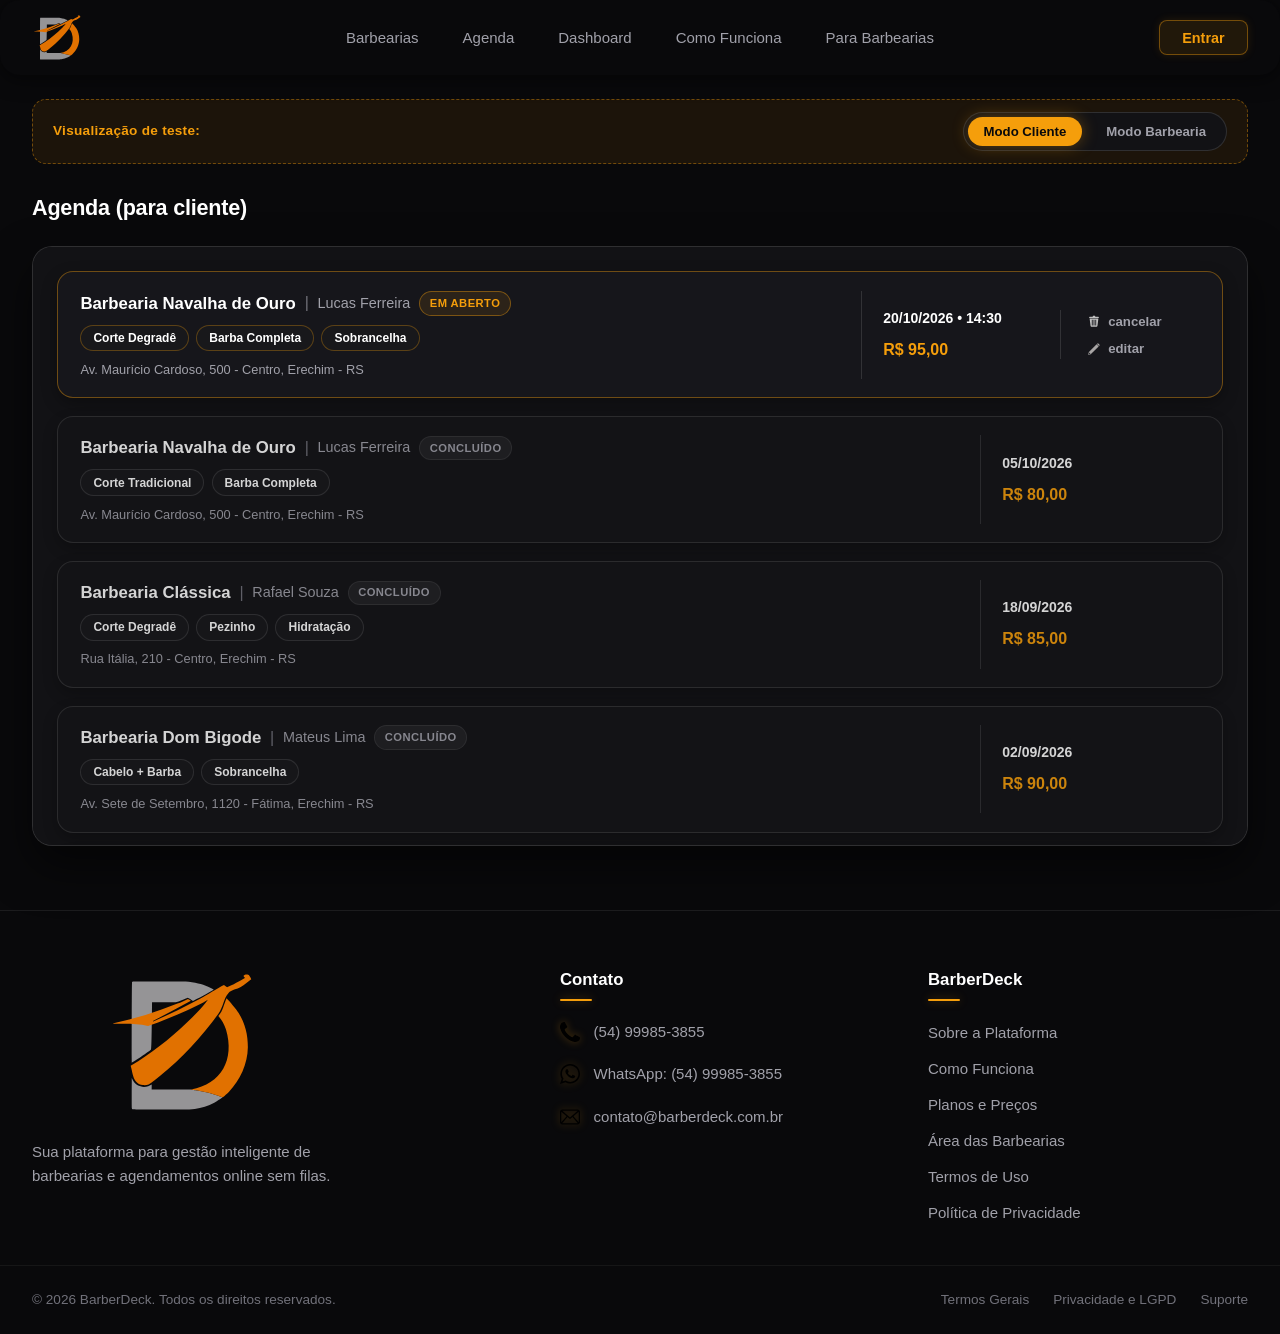
==== siteBarberDeck/src/html/agenda.html @ 5bcbdaf5 "alterações no css e html em geral visando otimização de codigo. Criação de paginas agneda, agendamen" ====
<!DOCTYPE html>
<html lang="pt-BR">

<head>
    <meta charset="UTF-8">
    <meta name="viewport" content="width=device-width, initial-scale=1.0">
    <meta name="keywords" content="agenda barbearia, meus agendamentos, reagendar corte, BarberDeck">
    <meta name="description" content="Visualize, edite e gerencie seus agendamentos no BarberDeck.">
    <title>Agenda - BarberDeck</title>
    <script src="../js/header-footer-component.js" defer></script>
    <script src="../js/agenda.js" defer></script>
    <link rel="stylesheet" href="../css/style.css">
    <link rel="stylesheet" href="../css/header.css">
    <link rel="stylesheet" href="../css/footer.css">
    <link rel="stylesheet" href="../css/agenda.css">
</head>

<body>
    <barber-header></barber-header>

    <main class="conteudo-principal pagina-agenda" id="container-pagina-agenda" data-modo-agenda="cliente">

        <div class="barra-teste-modo" role="region" aria-label="Alternador de modo para testes">
            <span class="rotulo-teste-modo">Visualização de teste:</span>
            <div class="botoes-teste-modo">
                <button type="button" class="botao-modo-teste ativo" id="botao-modo-cliente" data-modo="cliente">
                    Modo Cliente
                </button>
                <button type="button" class="botao-modo-teste" id="botao-modo-barbearia" data-modo="barbearia">
                    Modo Barbearia
                </button>
            </div>
        </div>

        <section class="secao-agenda" id="visao-agenda-cliente" aria-labelledby="titulo-agenda-cliente">
            <header class="cabecalho-pagina-agenda">
                <h1 id="titulo-agenda-cliente" class="titulo-agenda">Agenda (para cliente)</h1>
            </header>

            <!-- Quadro externo com rolagem vertical conforme imagem de referência 1 -->
            <div class="painel-lista-agenda" role="region" aria-label="Lista de agendamentos do cliente" tabindex="0">

                <!-- 1. AGENDAMENTO EM ABERTO (Não concluído -> Permite cancelar e editar) -->
                <article class="cartao-agendamento cartao-cliente em-aberto" data-id="cli-1" data-barbeiro="Lucas Ferreira" data-data="20/10/2026" data-hora="14:30" data-valor="R$ 95,00">
                    <div class="coluna-principal-agendamento">
                        <div class="linha-titulo-agendamento">
                            <h2 class="nome-estabelecimento">Barbearia Navalha de Ouro</h2>
                            <span class="separador-barra" aria-hidden="true">|</span>
                            <span class="nome-barbeiro-atendimento">Lucas Ferreira</span>
                            <span class="selo-agendamento-aberto">Em aberto</span>
                        </div>

                        <ul class="lista-etiquetas-servicos" aria-label="Serviços agendados">
                            <li class="etiqueta-servico">Corte Degradê</li>
                            <li class="etiqueta-servico">Barba Completa</li>
                            <li class="etiqueta-servico">Sobrancelha</li>
                        </ul>

                        <p class="endereco-barbearia">Av. Maurício Cardoso, 500 - Centro, Erechim - RS</p>
                    </div>

                    <div class="coluna-data-valor">
                        <span class="data-agendamento">20/10/2026 • 14:30</span>
                        <strong class="valor-agendamento">R$ 95,00</strong>
                    </div>

                    <div class="coluna-acoes-agendamento">
                        <button type="button" class="botao-acao-item acao-cancelar" data-acao="cancelar">
                            <img src="../icons/icon-excluir.svg" alt="" aria-hidden="true">
                            <span>cancelar</span>
                        </button>
                        <button type="button" class="botao-acao-item acao-editar" data-acao="editar">
                            <img src="../icons/icon-editar.svg" alt="" aria-hidden="true">
                            <span>editar</span>
                        </button>
                    </div>
                </article>

                <!-- 2. AGENDAMENTO CONCLUÍDO (Histórico -> Apenas visualização, sem coluna de ações) -->
                <article class="cartao-agendamento cartao-cliente concluido" data-id="cli-2">
                    <div class="coluna-principal-agendamento">
                        <div class="linha-titulo-agendamento">
                            <h2 class="nome-estabelecimento">Barbearia Navalha de Ouro</h2>
                            <span class="separador-barra" aria-hidden="true">|</span>
                            <span class="nome-barbeiro-atendimento">Lucas Ferreira</span>
                            <span class="selo-agendamento-concluido">Concluído</span>
                        </div>

                        <ul class="lista-etiquetas-servicos" aria-label="Serviços realizados">
                            <li class="etiqueta-servico">Corte Tradicional</li>
                            <li class="etiqueta-servico">Barba Completa</li>
                        </ul>

                        <p class="endereco-barbearia">Av. Maurício Cardoso, 500 - Centro, Erechim - RS</p>
                    </div>

                    <div class="coluna-data-valor">
                        <span class="data-agendamento">05/10/2026</span>
                        <strong class="valor-agendamento">R$ 80,00</strong>
                    </div>
                </article>

                <!-- 3. AGENDAMENTO CONCLUÍDO -->
                <article class="cartao-agendamento cartao-cliente concluido" data-id="cli-3">
                    <div class="coluna-principal-agendamento">
                        <div class="linha-titulo-agendamento">
                            <h2 class="nome-estabelecimento">Barbearia Clássica</h2>
                            <span class="separador-barra" aria-hidden="true">|</span>
                            <span class="nome-barbeiro-atendimento">Rafael Souza</span>
                            <span class="selo-agendamento-concluido">Concluído</span>
                        </div>

                        <ul class="lista-etiquetas-servicos" aria-label="Serviços realizados">
                            <li class="etiqueta-servico">Corte Degradê</li>
                            <li class="etiqueta-servico">Pezinho</li>
                            <li class="etiqueta-servico">Hidratação</li>
                        </ul>

                        <p class="endereco-barbearia">Rua Itália, 210 - Centro, Erechim - RS</p>
                    </div>

                    <div class="coluna-data-valor">
                        <span class="data-agendamento">18/09/2026</span>
                        <strong class="valor-agendamento">R$ 85,00</strong>
                    </div>
                </article>

                <!-- 4. AGENDAMENTO CONCLUÍDO -->
                <article class="cartao-agendamento cartao-cliente concluido" data-id="cli-4">
                    <div class="coluna-principal-agendamento">
                        <div class="linha-titulo-agendamento">
                            <h2 class="nome-estabelecimento">Barbearia Dom Bigode</h2>
                            <span class="separador-barra" aria-hidden="true">|</span>
                            <span class="nome-barbeiro-atendimento">Mateus Lima</span>
                            <span class="selo-agendamento-concluido">Concluído</span>
                        </div>

                        <ul class="lista-etiquetas-servicos" aria-label="Serviços realizados">
                            <li class="etiqueta-servico">Cabelo + Barba</li>
                            <li class="etiqueta-servico">Sobrancelha</li>
                        </ul>

                        <p class="endereco-barbearia">Av. Sete de Setembro, 1120 - Fátima, Erechim - RS</p>
                    </div>

                    <div class="coluna-data-valor">
                        <span class="data-agendamento">02/09/2026</span>
                        <strong class="valor-agendamento">R$ 90,00</strong>
                    </div>
                </article>

                <!-- 5. AGENDAMENTO CONCLUÍDO -->
                <article class="cartao-agendamento cartao-cliente concluido" data-id="cli-5">
                    <div class="coluna-principal-agendamento">
                        <div class="linha-titulo-agendamento">
                            <h2 class="nome-estabelecimento">Barbearia Navalha de Ouro</h2>
                            <span class="separador-barra" aria-hidden="true">|</span>
                            <span class="nome-barbeiro-atendimento">Lucas Ferreira</span>
                            <span class="selo-agendamento-concluido">Concluído</span>
                        </div>

                        <ul class="lista-etiquetas-servicos" aria-label="Serviços realizados">
                            <li class="etiqueta-servico">Corte Tradicional</li>
                        </ul>

                        <p class="endereco-barbearia">Av. Maurício Cardoso, 500 - Centro, Erechim - RS</p>
                    </div>

                    <div class="coluna-data-valor">
                        <span class="data-agendamento">15/08/2026</span>
                        <strong class="valor-agendamento">R$ 45,00</strong>
                    </div>
                </article>

            </div>
        </section>

        <section class="secao-agenda" id="visao-agenda-barbearia" aria-labelledby="titulo-agenda-barbearia" hidden>
            <header class="cabecalho-pagina-agenda">
                <h1 id="titulo-agenda-barbearia" class="titulo-agenda">Agenda (para barbeiros/barbearia)</h1>
            </header>

            <!-- Barra Superior: Seletor de Data (< HOJE >) no centro + Botão Novo Agendamento à direita -->
            <div class="barra-controles-barbearia">
                <div class="espacador-controles" aria-hidden="true"></div>

                <div class="controle-navegacao-data" role="group" aria-label="Navegação de data da agenda">
                    <button type="button" class="botao-seta-data" id="botao-dia-anterior" aria-label="Dia anterior">&lt;</button>
                    <button type="button" class="botao-data-atual" id="botao-hoje" title="Clique para voltar para hoje">
                        <span id="rotulo-data-agenda">HOJE</span>
                    </button>
                    <input type="date" id="seletor-data-oculta" class="apenas-leitor-tela" aria-label="Escolher data específica">
                    <button type="button" class="botao-seta-data" id="botao-proximo-dia" aria-label="Próximo dia">&gt;</button>
                </div>

                <div class="container-novo-agendamento">
                    <a href="agendamento.html" class="botao-novo-agendamento">Novo Agendamento</a>
                </div>
            </div>

            <!-- Abas de Filtro por Barbeiro (Barbeiro 1 a Barbeiro 5 conforme referência) -->
            <nav class="navegacao-barbeiros" aria-label="Filtrar agenda por barbeiro">
                <ul class="abas-barbeiros" role="tablist">
                    <li role="presentation">
                        <button type="button" class="botao-aba-barbeiro ativo" role="tab" aria-selected="true" data-barbeiro-id="1">
                            Barbeiro 1
                        </button>
                    </li>
                    <li role="presentation">
                        <button type="button" class="botao-aba-barbeiro" role="tab" aria-selected="false" data-barbeiro-id="2">
                            Barbeiro 2
                        </button>
                    </li>
                    <li role="presentation">
                        <button type="button" class="botao-aba-barbeiro" role="tab" aria-selected="false" data-barbeiro-id="3">
                            Barbeiro 3
                        </button>
                    </li>
                    <li role="presentation">
                        <button type="button" class="botao-aba-barbeiro" role="tab" aria-selected="false" data-barbeiro-id="4">
                            Barbeiro 4
                        </button>
                    </li>
                    <li role="presentation">
                        <button type="button" class="botao-aba-barbeiro" role="tab" aria-selected="false" data-barbeiro-id="5">
                            Barbeiro 5
                        </button>
                    </li>
                </ul>
            </nav>

            <!-- Quadro da Agenda do Dia com rolagem vertical conforme imagem de referência 2 -->
            <div class="painel-lista-agenda" id="lista-agendamentos-barbearia" role="region" aria-label="Agendamentos do dia" tabindex="0">

                <!-- Atendimento 1 (Em aberto) -->
                <article class="cartao-agendamento cartao-barbearia em-aberto" data-id="barb-1" data-barbeiro-id="1" data-cliente="João Pedro da Silva" data-data="16/10/2026" data-hora="09:00">
                    <div class="coluna-horario-barbearia">
                        <time class="horario-atendimento">09:00</time>
                    </div>

                    <div class="coluna-cliente-servicos">
                        <div class="linha-titulo-agendamento">
                            <h2 class="nome-cliente-agenda">João Pedro da Silva</h2>
                            <span class="selo-agendamento-aberto">Em aberto</span>
                        </div>
                        <ul class="lista-etiquetas-servicos" aria-label="Serviços contratados">
                            <li class="etiqueta-servico">Corte Degradê</li>
                            <li class="etiqueta-servico">Barba Completa</li>
                            <li class="etiqueta-servico">Sobrancelha</li>
                        </ul>
                    </div>

                    <div class="coluna-acoes-agendamento">
                        <button type="button" class="botao-acao-item acao-cancelar" data-acao="cancelar">
                            <img src="../icons/icon-excluir.svg" alt="" aria-hidden="true">
                            <span>cancelar</span>
                        </button>
                        <button type="button" class="botao-acao-item acao-editar" data-acao="editar">
                            <img src="../icons/icon-editar.svg" alt="" aria-hidden="true">
                            <span>editar</span>
                        </button>
                        <button type="button" class="botao-acao-item acao-concluir" data-acao="concluir">
                            <img src="../icons/icon-check.svg" alt="" aria-hidden="true">
                            <span>concluir</span>
                        </button>
                    </div>
                </article>

                <!-- Atendimento 2 (Em aberto) -->
                <article class="cartao-agendamento cartao-barbearia em-aberto" data-id="barb-2" data-barbeiro-id="1" data-cliente="Carlos Eduardo Almeida" data-data="16/10/2026" data-hora="10:30">
                    <div class="coluna-horario-barbearia">
                        <time class="horario-atendimento">10:30</time>
                    </div>

                    <div class="coluna-cliente-servicos">
                        <div class="linha-titulo-agendamento">
                            <h2 class="nome-cliente-agenda">Carlos Eduardo Almeida</h2>
                            <span class="selo-agendamento-aberto">Em aberto</span>
                        </div>
                        <ul class="lista-etiquetas-servicos" aria-label="Serviços contratados">
                            <li class="etiqueta-servico">Corte Tradicional</li>
                            <li class="etiqueta-servico">Pezinho</li>
                        </ul>
                    </div>

                    <div class="coluna-acoes-agendamento">
                        <button type="button" class="botao-acao-item acao-cancelar" data-acao="cancelar">
                            <img src="../icons/icon-excluir.svg" alt="" aria-hidden="true">
                            <span>cancelar</span>
                        </button>
                        <button type="button" class="botao-acao-item acao-editar" data-acao="editar">
                            <img src="../icons/icon-editar.svg" alt="" aria-hidden="true">
                            <span>editar</span>
                        </button>
                        <button type="button" class="botao-acao-item acao-concluir" data-acao="concluir">
                            <img src="../icons/icon-check.svg" alt="" aria-hidden="true">
                            <span>concluir</span>
                        </button>
                    </div>
                </article>

                <!-- Atendimento 3 (Em aberto) -->
                <article class="cartao-agendamento cartao-barbearia em-aberto" data-id="barb-3" data-barbeiro-id="1" data-cliente="Gabriel Henrique Costa" data-data="16/10/2026" data-hora="14:00">
                    <div class="coluna-horario-barbearia">
                        <time class="horario-atendimento">14:00</time>
                    </div>

                    <div class="coluna-cliente-servicos">
                        <div class="linha-titulo-agendamento">
                            <h2 class="nome-cliente-agenda">Gabriel Henrique Costa</h2>
                            <span class="selo-agendamento-aberto">Em aberto</span>
                        </div>
                        <ul class="lista-etiquetas-servicos" aria-label="Serviços contratados">
                            <li class="etiqueta-servico">Cabelo + Barba</li>
                            <li class="etiqueta-servico">Hidratação</li>
                            <li class="etiqueta-servico">Sobrancelha</li>
                        </ul>
                    </div>

                    <div class="coluna-acoes-agendamento">
                        <button type="button" class="botao-acao-item acao-cancelar" data-acao="cancelar">
                            <img src="../icons/icon-excluir.svg" alt="" aria-hidden="true">
                            <span>cancelar</span>
                        </button>
                        <button type="button" class="botao-acao-item acao-editar" data-acao="editar">
                            <img src="../icons/icon-editar.svg" alt="" aria-hidden="true">
                            <span>editar</span>
                        </button>
                        <button type="button" class="botao-acao-item acao-concluir" data-acao="concluir">
                            <img src="../icons/icon-check.svg" alt="" aria-hidden="true">
                            <span>concluir</span>
                        </button>
                    </div>
                </article>

                <!-- Atendimento 4 (Em aberto) -->
                <article class="cartao-agendamento cartao-barbearia em-aberto" data-id="barb-4" data-barbeiro-id="1" data-cliente="Matheus Ribeiro" data-data="16/10/2026" data-hora="15:30">
                    <div class="coluna-horario-barbearia">
                        <time class="horario-atendimento">15:30</time>
                    </div>

                    <div class="coluna-cliente-servicos">
                        <div class="linha-titulo-agendamento">
                            <h2 class="nome-cliente-agenda">Matheus Ribeiro</h2>
                            <span class="selo-agendamento-aberto">Em aberto</span>
                        </div>
                        <ul class="lista-etiquetas-servicos" aria-label="Serviços contratados">
                            <li class="etiqueta-servico">Barba Completa</li>
                        </ul>
                    </div>

                    <div class="coluna-acoes-agendamento">
                        <button type="button" class="botao-acao-item acao-cancelar" data-acao="cancelar">
                            <img src="../icons/icon-excluir.svg" alt="" aria-hidden="true">
                            <span>cancelar</span>
                        </button>
                        <button type="button" class="botao-acao-item acao-editar" data-acao="editar">
                            <img src="../icons/icon-editar.svg" alt="" aria-hidden="true">
                            <span>editar</span>
                        </button>
                        <button type="button" class="botao-acao-item acao-concluir" data-acao="concluir">
                            <img src="../icons/icon-check.svg" alt="" aria-hidden="true">
                            <span>concluir</span>
                        </button>
                    </div>
                </article>

                <!-- Atendimento 5 (Em aberto) -->
                <article class="cartao-agendamento cartao-barbearia em-aberto" data-id="barb-5" data-barbeiro-id="1" data-cliente="Felipe Martins" data-data="16/10/2026" data-hora="17:00">
                    <div class="coluna-horario-barbearia">
                        <time class="horario-atendimento">17:00</time>
                    </div>

                    <div class="coluna-cliente-servicos">
                        <div class="linha-titulo-agendamento">
                            <h2 class="nome-cliente-agenda">Felipe Martins</h2>
                            <span class="selo-agendamento-aberto">Em aberto</span>
                        </div>
                        <ul class="lista-etiquetas-servicos" aria-label="Serviços contratados">
                            <li class="etiqueta-servico">Corte Degradê</li>
                            <li class="etiqueta-servico">Sobrancelha</li>
                        </ul>
                    </div>

                    <div class="coluna-acoes-agendamento">
                        <button type="button" class="botao-acao-item acao-cancelar" data-acao="cancelar">
                            <img src="../icons/icon-excluir.svg" alt="" aria-hidden="true">
                            <span>cancelar</span>
                        </button>
                        <button type="button" class="botao-acao-item acao-editar" data-acao="editar">
                            <img src="../icons/icon-editar.svg" alt="" aria-hidden="true">
                            <span>editar</span>
                        </button>
                        <button type="button" class="botao-acao-item acao-concluir" data-acao="concluir">
                            <img src="../icons/icon-check.svg" alt="" aria-hidden="true">
                            <span>concluir</span>
                        </button>
                    </div>
                </article>

            </div>
        </section>

    </main>

    <!-- MODAL PARA EDITAR AGENDAMENTO EM ABERTO -->
    <dialog class="modal-edicao-agenda" id="modal-edicao-agenda">
        <div class="cartao-modal-agenda">
            <button type="button" class="botao-fechar" id="fechar-modal-agenda" aria-label="Fechar">
                <img src="../icons/icon-x.svg" alt="" aria-hidden="true">
            </button>

            <h3 class="titulo-modal-agenda" id="titulo-modal-agenda">Editar Agendamento</h3>
            <p class="subtitulo-modal-agenda" id="subtitulo-modal-agenda">Altere os serviços ou o horário da reserva</p>

            <form class="formulario-modal-agenda" id="formulario-modal-agenda">
                <div class="linha-formulario">
                    <div class="grupo-formulario">
                        <label for="editar-data">Nova Data</label>
                        <input type="text" id="editar-data" name="data" placeholder="Ex: 20/10/2026" required>
                    </div>
                    <div class="grupo-formulario">
                        <label for="editar-horario">Novo Horário</label>
                        <input type="text" id="editar-horario" name="horario" placeholder="Ex: 14:30" required>
                    </div>
                </div>

                <div class="grupo-formulario">
                    <label for="editar-servicos">Serviços (separados por vírgula)</label>
                    <input type="text" id="editar-servicos" name="servicos" placeholder="Ex: Corte Degradê, Barba Completa" required>
                </div>

                <div class="acoes-modal-agenda">
                    <button type="button" class="botao-cancelar-modal" id="cancelar-modal-agenda">Voltar</button>
                    <button type="submit" class="botao-salvar-modal">Salvar Alterações</button>
                </div>
            </form>
        </div>
    </dialog>

    <barber-footer></barber-footer>
</body>

</html>
---- siteBarberDeck/src/css/style.css ----
/* ESTILOS GLOBAIS */

:root {
    /* Paleta Dark */
    --bg-main: #09090b;
    --bg-header: #09090b;
    --bg-surface: #121215;
    --bg-surface-elevated: #18181b;
    --bg-card: #141417;
    --bg-input: #1a1a1e;

    /* Destaques Âmbar / Ouro */
    --amber-primary: #f59e0b;
    --amber-hover: #fbbf24;
    --amber-dark: #d97706;
    --amber-glow: 0 0 16px rgba(245, 158, 11, 0.35);
    --amber-glow-strong: 0 0 25px rgba(245, 158, 11, 0.50);
    --amber-tint: rgba(245, 158, 11, 0.10);
    --amber-border: rgba(245, 158, 11, 0.40);
    --border-amber: rgba(245, 158, 11, 0.40);

    /* Textos */
    --text-primary: #ffffff;
    --text-secondary: #a1a1aa;
    --text-muted: #71717a;
    --text-dark: #09090b;
    --text-inverse: #09090b;

    /* Badges de Status */
    --status-open-bg: rgba(16, 185, 129, 0.18);
    --status-open-text: #10b981;
    --status-open-border: rgba(16, 185, 129, 0.40);

    --status-closed-bg: rgba(239, 68, 68, 0.18);
    --status-closed-text: #ef4444;
    --status-closed-border: rgba(239, 68, 68, 0.40);

    /* Bordas */
    --border-subtle: rgba(255, 255, 255, 0.08);
    --border-card: rgba(255, 255, 255, 0.12);

    /* Tipografia e Raios */
    --font-main: 'Plus Jakarta Sans', 'Inter', 'Roboto', -apple-system, sans-serif;
    --radius-sm: 6px;
    --radius-md: 8px;
    --radius-lg: 14px;
    --radius-xl: 20px;
    --radius-full: 9999px;
}

/* Reset básico */
* {
    box-sizing: border-box;
    margin: 0;
    padding: 0;
}

/* Garante que elementos com atributo hidden fiquem ocultos */
[hidden] {
    display: none !important;
}

/* Utilitário de acessibilidade para labels ocultos visualmente */
.apenas-leitor-tela {
    position: absolute;
    width: 1px;
    height: 1px;
    padding: 0;
    margin: -1px;
    overflow: hidden;
    clip: rect(0, 0, 0, 0);
    white-space: nowrap;
    border: 0;
}

body {
    background-color: var(--bg-main);
    color: var(--text-primary);
    font-family: var(--font-main);
    line-height: 1.5;
    -webkit-font-smoothing: antialiased;
    overflow-x: hidden;
}

/* Container do Conteúdo Principal */
.conteudo-principal {
    width: 100%;
    margin: 0;
    padding: 0 0 5rem 0;
    display: flex;
    flex-direction: column;
    gap: 3.5rem;
}

/* Divisores sutis entre as seções */
hr {
    border: none;
    border-top: 1px solid var(--border-subtle);
    margin: 0;
}

/* Cabeçalhos de Seção */
.cabecalho-secao {
    margin-bottom: 2rem;
    display: flex;
    flex-direction: column;
    gap: 0.4rem;
}

.cabecalho-secao h2 {
    font-size: 1.85rem;
    font-weight: 700;
    color: var(--text-primary);
    letter-spacing: -0.02em;
    position: relative;
    display: inline-block;
}

.cabecalho-secao p {
    font-size: 0.95rem;
    color: var(--text-secondary);
}

/* Destaque em ouro/âmbar */
.destaque {
    color: var(--amber-primary);
    text-shadow: 0 0 20px rgba(245, 158, 11, 0.4);
}

@media (max-width: 768px) {
    .conteudo-principal {
        padding: 1.5rem 1.25rem 3.5rem;
        gap: 2.5rem;
    }
}
---- siteBarberDeck/src/css/header.css ----
/* ==========================================================================
   HEADER PRINCIPAL
   ========================================================================== */
.cabecalho-principal {
    background-color: var(--bg-header);
    position: sticky;
    top: 0;
    z-index: 1000;
    box-shadow: 0 4px 20px rgba(0, 0, 0, 0.5);
    border-radius: 20px;
}

.container-cabecalho {
    padding: 0 2rem;
    height: 75px;
    display: grid;
    grid-template-columns: 1fr auto 1fr;
    align-items: center;
}

/* Logotipo */
.logo-cabecalho {
    justify-self: start;
    display: inline-flex;
    align-items: center;
    text-decoration: none;
    transition: opacity 0.2s ease, transform 0.2s ease;
}

.logo-cabecalho:hover {
    opacity: 0.8;
}

.logo-cabecalho img {
    height: 50px;
    width: auto;
    object-fit: contain;
    display: block;
}

/* 2. Menu Centralizado */
.navegacao-cabecalho {
    justify-self: center;
}

.lista-navegacao {
    display: flex;
    align-items: center;
    list-style: none;
    margin: 0;
    padding: 0;
    gap: 2.25rem;
}

.lista-navegacao li a {
    color: var(--text-secondary);
    text-decoration: none;
    font-size: 0.9375rem;
    font-weight: 500;
    padding: 0.5rem 0.25rem;
    position: relative;
    transition: color 0.2s ease;
}

.lista-navegacao li a:hover {
    color: var(--text-primary);
}

/* Indicador de linha inferior em âmbar ao passar o mouse */
.lista-navegacao li a::after {
    content: '';
    position: absolute;
    bottom: -2px;
    left: 50%;
    width: 0;
    height: 2px;
    background-color: var(--amber-primary);
    border-radius: 9999px;
    transition: width 0.25s ease, transform 0.25s ease;
    transform: translateX(-50%);
    box-shadow: var(--amber-glow);
}

.lista-navegacao li a:hover::after {
    width: 100%;
}

/* 3. Ações / Botão Entrar (Direita) */
.acoes-cabecalho {
    justify-self: end;
    display: flex;
    align-items: center;
}

.botao-entrar {
    display: inline-flex;
    align-items: center;
    justify-content: center;
    padding: 0.55rem 1.4rem;
    font-family: inherit;
    font-size: 0.9rem;
    font-weight: 600;
    color: var(--amber-primary);
    background-color: var(--amber-tint);
    border: 1px solid var(--border-amber);
    border-radius: var(--radius-md);
    text-decoration: none;
    cursor: pointer;
    transition: all 0.2s cubic-bezier(0.4, 0, 0.2, 1);
    box-shadow: 0 0 10px rgba(245, 158, 11, 0.12);
}

.botao-entrar:hover {
    color: var(--text-inverse);
    background-color: var(--amber-primary);
    border-color: var(--amber-primary);
    box-shadow: var(--amber-glow);
    transform: translateY(-1px);
}

.botao-entrar:active {
    background-color: var(--amber-dark);
    transform: translateY(0);
}

/* ==========================================================================
   POPUP DE LOGIN (Compacto, sem scroll em nenhuma tela)
   ========================================================================== */
.modal-autenticacao {
    border: none;
    background: transparent;
    padding: 0;
    margin: 85px 2rem auto auto;
    max-width: 390px;
    width: calc(100% - 2.5rem);
    color: var(--text-primary);
}

.modal-autenticacao::backdrop {
    background-color: rgba(4, 4, 6, 0.72);
    backdrop-filter: blur(6px);
}

.cartao-modal {
    background-color: var(--bg-surface);
    border: 1px solid var(--border-card);
    border-radius: 22px;
    padding: 2rem 2rem 1.85rem;
    position: relative;
    box-shadow: 0 25px 50px -12px rgba(0, 0, 0, 0.85), 0 0 0 1px rgba(245, 158, 11, 0.15);
}

/* Botão Fechar */
.botao-fechar {
    position: absolute;
    top: 1.1rem;
    right: 1.1rem;
    background: rgba(255, 255, 255, 0.05);
    border: 1px solid var(--border-subtle);
    border-radius: 9999px;
    width: 32px;
    height: 32px;
    display: flex;
    align-items: center;
    justify-content: center;
    cursor: pointer;
    transition: all 0.2s ease;
}

.botao-fechar img {
    width: 13px;
    height: 13px;
    opacity: 0.7;
    filter: invert(1);
    transition: opacity 0.2s ease;
}

.botao-fechar:hover {
    background-color: var(--amber-tint);
    border-color: var(--border-amber);
}

.botao-fechar:hover img {
    opacity: 1;
}

/* Alternador Entrar / Cadastrar em formato cápsula */
.abas-alternancia {
    display: grid;
    grid-template-columns: 1fr 1fr;
    background-color: var(--bg-surface-elevated);
    padding: 4px;
    border-radius: var(--radius-full);
    border: 1px solid var(--border-card);
    max-width: 280px;
    margin: 0 auto 1.4rem;
}

.botao-aba {
    background: transparent;
    border: none;
    color: var(--text-secondary);
    font-family: inherit;
    font-size: 0.9rem;
    font-weight: 600;
    padding: 0.55rem 1rem;
    border-radius: var(--radius-full);
    cursor: pointer;
    transition: all 0.2s ease;
    text-decoration: none;
    text-align: center;
    display: inline-flex;
    align-items: center;
    justify-content: center;
}

.botao-aba:hover {
    color: var(--text-primary);
}

.botao-aba.ativo {
    background-color: var(--amber-primary);
    color: var(--text-inverse);
    box-shadow: var(--amber-glow);
}

/* Formulário de Login e Campos */
.formulario-autenticacao {
    display: flex;
    flex-direction: column;
    gap: 1rem;
}

.grupo-formulario {
    display: flex;
    flex-direction: column;
    gap: 0.35rem;
    flex: 1;
}

.grupo-formulario label {
    font-size: 0.8rem;
    font-weight: 600;
    color: var(--text-secondary);
    letter-spacing: 0.01em;
}

.grupo-formulario input {
    background-color: var(--bg-input);
    border: 1px solid var(--border-card);
    border-radius: 12px;
    color: var(--text-primary);
    font-family: inherit;
    font-size: 0.925rem;
    padding: 0.72rem 0.95rem;
    transition: border-color 0.2s ease, box-shadow 0.2s ease;
    width: 100%;
    box-sizing: border-box;
}

.grupo-formulario input::placeholder {
    color: var(--text-muted);
}

.grupo-formulario input:focus {
    outline: none;
    border-color: var(--amber-primary);
    box-shadow: 0 0 0 3px rgba(245, 158, 11, 0.2);
}

.link-esqueci-senha {
    font-size: 0.8rem;
    color: var(--amber-primary);
    text-decoration: none;
    align-self: flex-end;
    margin-top: 0.15rem;
    transition: color 0.2s ease;
}

.link-esqueci-senha:hover {
    color: var(--amber-hover);
    text-decoration: underline;
}

.botao-enviar {
    background-color: var(--amber-primary);
    color: var(--text-inverse);
    font-family: inherit;
    font-size: 0.95rem;
    font-weight: 700;
    padding: 0.8rem 1.5rem;
    border: none;
    border-radius: 12px;
    cursor: pointer;
    margin-top: 0.5rem;
    transition: all 0.2s ease;
    box-shadow: var(--amber-glow);
    width: 100%;
}

.botao-enviar:hover {
    background-color: var(--amber-hover);
    box-shadow: 0 0 22px rgba(245, 158, 11, 0.5);
    transform: translateY(-1px);
}

/* ==========================================================================
   MENU MOBILE COM HTML + CSS PURO (Sem JS)
   ========================================================================== */
.alternar-menu {
    display: none;
}

.botao-icone-menu {
    display: none;
    align-items: center;
    justify-content: center;
    cursor: pointer;
    padding: 0.5rem;
    border-radius: var(--radius-md);
    background: transparent;
    border: 1px solid transparent;
    transition: all 0.2s ease;
}

.botao-icone-menu img {
    width: 28px;
    height: 28px;
    display: block;
}

.botao-icone-menu:hover {
    background-color: var(--amber-tint);
    border-color: var(--border-amber);
}

/* ==========================================================================
   RESPONSIVIDADE (Telas menores que 768px)
   ========================================================================== */
@media (max-width: 768px) {
    .container-cabecalho {
        padding: 0 1.25rem;
        grid-template-columns: 1fr auto 1fr;
    }

    .botao-icone-menu {
        display: inline-flex;
    }

    .lista-navegacao {
        display: none;
        position: absolute;
        top: 75px;
        left: 0;
        width: 100%;
        background-color: var(--bg-surface);
        border-bottom: 1px solid var(--border-subtle);
        box-shadow: 0 16px 30px rgba(0, 0, 0, 0.7);
        flex-direction: column;
        padding: 1.25rem 2rem;
        gap: 1rem;
        box-sizing: border-box;
    }

    .lista-navegacao li {
        width: 100%;
    }

    .lista-navegacao li a {
        display: block;
        width: 100%;
        padding: 0.75rem 0.5rem;
        font-size: 1rem;
        border-bottom: 1px solid rgba(255, 255, 255, 0.04);
    }

    .alternar-menu:checked ~ .lista-navegacao {
        display: flex;
        animation: slideDown 0.25s ease forwards;
    }

    .alternar-menu:checked ~ .botao-icone-menu {
        background-color: var(--amber-tint);
        border-color: var(--border-amber);
    }

    .modal-autenticacao {
        margin: auto;
        max-width: calc(100% - 1.5rem);
    }

    .cartao-modal {
        padding: 1.65rem 1.35rem;
    }
}

@keyframes slideDown {
    from {
        opacity: 0;
        transform: translateY(-8px);
    }
    to {
        opacity: 1;
        transform: translateY(0);
    }
}
---- siteBarberDeck/src/css/footer.css ----
.rodape-principal {
    width: 100%;
    background-color: var(--bg-header);
    border-top: 1px solid var(--border-subtle);
    color: var(--text-primary);
    margin-top: auto;
}

/* Container Principal alinhado ao Wireframe */
.container-rodape {
    max-width: 1280px;
    margin: 0 auto;
    padding: 3.5rem 2rem 2.5rem;
    display: grid;
    grid-template-columns: 1.5fr 1fr 1fr;
    gap: 3rem;
}

/* 1. Bloco Logo e Descrição */
.marca-rodape {
    display: flex;
    flex-direction: column;
    align-items: center;
    gap: 1rem;
    max-width: 340px;
}

.logo-rodape img {
    height: 150px;
    width: auto;
    object-fit: contain;
    margin-left: -2.5rem;
}

.descricao-rodape {
    font-size: 0.9375rem;
    color: var(--text-secondary);
    line-height: 1.6;
}

/* 2 e 3. Colunas de Contato e Links */
.coluna-rodape {
    display: flex;
    flex-direction: column;
    gap: 1.25rem;
}

.titulo-rodape {
    font-size: 1.05rem;
    font-weight: 700;
    color: var(--text-primary);
    position: relative;
    padding-bottom: 0.5rem;
}

/* Detalhe de linha âmbar abaixo do título */
.titulo-rodape::after {
    content: '';
    position: absolute;
    bottom: 0;
    left: 0;
    width: 32px;
    height: 2px;
    background-color: var(--amber-primary);
    border-radius: 9999px;
    box-shadow: 0 0 10px rgba(245, 158, 11, 0.4);
}

/* Itens de Contato */
.item-contato {
    display: flex;
    align-items: center;
    gap: 0.85rem;
    color: var(--text-secondary);
    font-size: 0.9375rem;
}

.item-contato:hover {
    color: var(--amber-primary);
    cursor: pointer;
}

.icone-contato {
    width: 20px;
    height: 20px;
    object-fit: contain;
    filter: drop-shadow(0 0 4px rgba(245, 158, 11, 0.3));
}

/* Lista de Links do Projeto */
.lista-navegacao-rodape {
    list-style: none;
    padding: 0;
    margin: 0;
    display: flex;
    flex-direction: column;
    gap: 0.75rem;
}

.lista-navegacao-rodape li a {
    color: var(--text-secondary);
    text-decoration: none;
    font-size: 0.9375rem;
    transition: color 0.2s ease, transform 0.2s ease;
    display: inline-block;
}

.lista-navegacao-rodape li a:hover {
    color: var(--amber-primary);
    transform: translateX(4px);
}

/* Barra Inferior (Copyright e Termos) */
.rodape-inferior {
    max-width: 1280px;
    margin: 0 auto;
    padding: 1.5rem 2rem;
    border-top: 1px solid rgba(255, 255, 255, 0.05);
    display: flex;
    justify-content: space-between;
    align-items: center;
    font-size: 0.85rem;
    color: var(--text-muted);
}

.links-legais-rodape {
    display: flex;
    gap: 1.5rem;
}

.links-legais-rodape a {
    color: var(--text-muted);
    text-decoration: none;
    transition: color 0.2s ease;
}

.links-legais-rodape a:hover {
    color: var(--amber-primary);
}

/* ==========================================================================
   RESPONSIVIDADE DO FOOTER
   ========================================================================== */
@media (max-width: 900px) {
    .container-rodape {
        grid-template-columns: 1fr 1fr;
        gap: 2.5rem;
    }

    .marca-rodape {
        grid-column: span 2;
        max-width: 100%;
    }
}

@media (max-width: 600px) {
    .container-rodape {
        grid-template-columns: 1fr;
        padding: 2.5rem 1.25rem 2rem;
        gap: 2rem;
    }

    .marca-rodape {
        grid-column: span 1;
    }

    .rodape-inferior {
        flex-direction: column;
        gap: 1rem;
        text-align: center;
        padding: 1.5rem 1.25rem;
    }

    .links-legais-rodape {
        flex-wrap: wrap;
        justify-content: center;
        gap: 1rem;
    }
}
---- siteBarberDeck/src/css/agenda.css ----
.pagina-agenda {
    max-width: 1280px;
    width: 100%;
    margin: 0 auto;
    padding: 1.5rem 2rem 4rem;
    gap: 1.75rem;
}

/* ==========================================================================
   1. [TEMPORÁRIO PARA TESTES] BARRA DE ALTERNÂNCIA DE MODO
   ========================================================================== */
.barra-teste-modo {
    display: flex;
    align-items: center;
    justify-content: space-between;
    flex-wrap: wrap;
    gap: 1rem;
    padding: 0.75rem 1.25rem;
    background-color: rgba(245, 158, 11, 0.08);
    border: 1px dashed var(--amber-border);
    border-radius: var(--radius-lg);
}

.rotulo-teste-modo {
    font-size: 0.85rem;
    font-weight: 600;
    color: var(--amber-primary);
    letter-spacing: 0.02em;
}

.botoes-teste-modo {
    display: flex;
    gap: 0.5rem;
    background-color: var(--bg-surface);
    padding: 4px;
    border-radius: var(--radius-full);
    border: 1px solid var(--border-card);
}

.botao-modo-teste {
    background: transparent;
    border: none;
    color: var(--text-secondary);
    font-family: inherit;
    font-size: 0.825rem;
    font-weight: 600;
    padding: 0.45rem 1rem;
    border-radius: var(--radius-full);
    cursor: pointer;
    transition: all 0.2s ease;
}

.botao-modo-teste:hover {
    color: var(--text-primary);
}

.botao-modo-teste.ativo {
    background-color: var(--amber-primary);
    color: var(--text-dark);
    box-shadow: var(--amber-glow);
}

/* ==========================================================================
   2. ESTRUTURA GERAL DA AGENDA E PAINEL COM ROLAGEM (SCROLLBAR)
   ========================================================================== */
.secao-agenda {
    display: flex;
    flex-direction: column;
    gap: 1.35rem;
}

.cabecalho-pagina-agenda {
    display: flex;
    align-items: center;
    justify-content: space-between;
}

.titulo-agenda {
    font-size: 1.35rem;
    font-weight: 700;
    color: var(--text-primary);
    letter-spacing: -0.01em;
}

/* Quadro Principal Arredondado com Barra de Rolagem Vertical (como nos wireframes) */
.painel-lista-agenda {
    background-color: var(--bg-surface);
    border: 1.5px solid var(--border-card);
    border-radius: var(--radius-xl);
    padding: 1.5rem;
    display: flex;
    flex-direction: column;
    gap: 1.1rem;
    max-height: 600px;
    overflow-y: auto;
    box-shadow: 0 20px 45px rgba(0, 0, 0, 0.55);
}

/* Estilização da Barra de Rolagem Vertical igual ao destaque das referências */
.painel-lista-agenda::-webkit-scrollbar {
    width: 12px;
}

.painel-lista-agenda::-webkit-scrollbar-track {
    background: var(--bg-surface-elevated);
    border-radius: var(--radius-full);
    margin: 1rem 0;
    border: 1px solid var(--border-subtle);
}

.painel-lista-agenda::-webkit-scrollbar-thumb {
    background-color: var(--amber-primary);
    border-radius: var(--radius-full);
    border: 2px solid var(--bg-surface-elevated);
}

.painel-lista-agenda::-webkit-scrollbar-thumb:hover {
    background-color: var(--amber-hover);
}

/* ==========================================================================
   3. CARTÕES DE AGENDAMENTO (COMPARTILHADO ENTRE CLIENTE E BARBEARIA)
   ========================================================================== */
.cartao-agendamento {
    background-color: var(--bg-card);
    border: 1px solid var(--border-card);
    border-radius: 16px;
    padding: 1.15rem 1.4rem;
    display: grid;
    align-items: center;
    gap: 1.5rem;
    transition: transform 0.2s ease, border-color 0.2s ease, box-shadow 0.2s ease;
    box-shadow: 0 6px 16px rgba(0, 0, 0, 0.3);
}

.cartao-agendamento.em-aberto {
    border-color: var(--amber-border);
    background-color: #16161b;
}

.cartao-agendamento.em-aberto:hover {
    border-color: var(--amber-primary);
    box-shadow: 0 10px 24px rgba(0, 0, 0, 0.5), 0 0 16px rgba(245, 158, 11, 0.14);
}

.cartao-agendamento.concluido {
    opacity: 0.82;
}

.cartao-agendamento.concluido:hover {
    opacity: 1;
    border-color: rgba(255, 255, 255, 0.2);
}

/* Layout das colunas no Modo Cliente:
   - Em aberto: 3 colunas (Info | Data e Valor | Ações)
   - Concluído: 2 colunas (Info | Data e Valor) */
.cartao-cliente.em-aberto {
    grid-template-columns: 1fr 175px 140px;
}

.cartao-cliente.concluido {
    grid-template-columns: 1fr 220px;
}

/* Layout das colunas no Modo Barbearia:
   - Em aberto: 3 colunas (Horário | Cliente e Serviços | Ações)
   - Concluído: 2 colunas (Horário | Cliente e Serviços) */
.cartao-barbearia.em-aberto {
    grid-template-columns: 115px 1fr 145px;
}

.cartao-barbearia.concluido {
    grid-template-columns: 115px 1fr;
}

/* Informações Principais e Títulos */
.coluna-principal-agendamento,
.coluna-cliente-servicos {
    display: flex;
    flex-direction: column;
    gap: 0.55rem;
    min-width: 0;
}

.linha-titulo-agendamento {
    display: flex;
    align-items: center;
    flex-wrap: wrap;
    gap: 0.55rem;
}

.nome-estabelecimento,
.nome-cliente-agenda {
    font-size: 1.05rem;
    font-weight: 700;
    color: var(--text-primary);
}

.separador-barra {
    color: var(--text-muted);
    font-weight: 400;
}

.nome-barbeiro-atendimento {
    font-size: 0.9rem;
    color: var(--text-secondary);
    font-weight: 500;
}

/* Selos de Status (Em aberto / Concluído) */
.selo-agendamento-aberto,
.selo-agendamento-concluido {
    font-size: 0.7rem;
    font-weight: 700;
    text-transform: uppercase;
    letter-spacing: 0.04em;
    padding: 0.18rem 0.6rem;
    border-radius: var(--radius-full);
}

.selo-agendamento-aberto {
    background-color: var(--amber-tint);
    color: var(--amber-primary);
    border: 1px solid var(--amber-border);
}

.selo-agendamento-concluido {
    background-color: rgba(255, 255, 255, 0.06);
    color: var(--text-secondary);
    border: 1px solid var(--border-subtle);
}

/* Cápsulas de Serviços (Serviço 1, Serviço 2, etc.) */
.lista-etiquetas-servicos {
    list-style: none;
    display: flex;
    flex-wrap: wrap;
    gap: 0.45rem;
    padding: 0;
    margin: 0;
}

.etiqueta-servico {
    font-size: 0.75rem;
    font-weight: 600;
    color: var(--text-primary);
    background-color: var(--bg-surface-elevated);
    border: 1px solid var(--border-card);
    border-radius: var(--radius-full);
    padding: 0.2rem 0.75rem;
    white-space: nowrap;
}

.cartao-agendamento.em-aberto .etiqueta-servico {
    border-color: rgba(245, 158, 11, 0.3);
}

.endereco-barbearia {
    font-size: 0.8rem;
    color: var(--text-secondary);
}

/* Coluna Central do Cliente: Data e Valor (com divisória vertical à esquerda) */
.coluna-data-valor {
    border-left: 1.5px solid var(--border-card);
    padding-left: 1.35rem;
    display: flex;
    flex-direction: column;
    justify-content: center;
    gap: 0.55rem;
    height: 100%;
}

.data-agendamento {
    font-size: 0.875rem;
    font-weight: 600;
    color: var(--text-primary);
}

.valor-agendamento {
    font-size: 1rem;
    font-weight: 800;
    color: var(--amber-primary);
}

/* Coluna de Ações (cancelar / editar / concluir) com divisória vertical */
.coluna-acoes-agendamento {
    border-left: 1.5px solid var(--border-card);
    padding-left: 1.25rem;
    display: flex;
    flex-direction: column;
    align-items: flex-start;
    justify-content: center;
    gap: 0.4rem;
}

.botao-acao-item {
    background: transparent;
    border: none;
    color: var(--text-secondary);
    font-family: inherit;
    font-size: 0.825rem;
    font-weight: 600;
    display: inline-flex;
    align-items: center;
    gap: 0.45rem;
    padding: 0.2rem 0.4rem;
    border-radius: var(--radius-sm);
    cursor: pointer;
    transition: all 0.2s ease;
}

.botao-acao-item img {
    width: 14px;
    height: 14px;
    filter: invert(75%);
    transition: filter 0.2s ease;
}

.botao-acao-item:hover {
    color: var(--amber-primary);
    background-color: var(--amber-tint);
}

.botao-acao-item:hover img {
    filter: invert(72%) sepia(85%) saturate(1600%) hue-rotate(5deg);
}

.botao-acao-item.acao-cancelar:hover {
    color: var(--status-closed-text);
    background-color: var(--status-closed-bg);
}

.botao-acao-item.acao-concluir:hover {
    color: var(--status-open-text);
    background-color: var(--status-open-bg);
}

.botao-acao-item.acao-concluir:hover img {
    filter: invert(58%) sepia(65%) saturate(540%) hue-rotate(110deg);
}

.botao-acao-item.acao-concluir:hover {
    color: var(--status-open-text);
    background-color: var(--status-open-bg);
}

.botao-acao-item.acao-concluir:hover img {
    filter: invert(58%) sepia(65%) saturate(540%) hue-rotate(110deg);
}

/* ==========================================================================
   4. CONTROLES EXCLUSIVOS DO MODO BARBEARIA (DATA, NOVO AGENDAMENTO E ABAS)
   ========================================================================== */
.barra-controles-barbearia {
    display: grid;
    grid-template-columns: 1fr auto 1fr;
    align-items: center;
    gap: 1rem;
}

/* Seletor de Data (< HOJE >) centralizado */
.controle-navegacao-data {
    display: inline-flex;
    align-items: center;
    gap: 0.5rem;
    justify-self: center;
}

.botao-seta-data,
.botao-data-atual {
    background-color: var(--bg-surface-elevated);
    border: 1.5px solid var(--border-card);
    color: var(--text-primary);
    font-family: inherit;
    font-weight: 700;
    border-radius: 10px;
    height: 40px;
    cursor: pointer;
    transition: all 0.2s ease;
    display: inline-flex;
    align-items: center;
    justify-content: center;
}

.botao-seta-data {
    width: 38px;
    font-size: 1rem;
}

.botao-data-atual {
    padding: 0 1.25rem;
    font-size: 0.875rem;
    letter-spacing: 0.04em;
    min-width: 96px;
}

.botao-seta-data:hover,
.botao-data-atual:hover {
    border-color: var(--amber-primary);
    color: var(--amber-primary);
    background-color: var(--amber-tint);
}

/* Botão Novo Agendamento à direita */
.container-novo-agendamento {
    justify-self: end;
}

.botao-novo-agendamento {
    display: inline-flex;
    align-items: center;
    justify-content: center;
    padding: 0.75rem 1.65rem;
    background-color: var(--amber-primary);
    color: var(--text-dark);
    font-size: 0.9rem;
    font-weight: 700;
    border-radius: var(--radius-lg);
    text-decoration: none;
    box-shadow: var(--amber-glow);
    transition: all 0.2s ease;
}

.botao-novo-agendamento:hover {
    background-color: var(--amber-hover);
    transform: translateY(-1px);
    box-shadow: var(--amber-glow-strong);
}

/* Abas de Barbeiros (Barbeiro 1 a Barbeiro 5) */
.navegacao-barbeiros {
    width: 100%;
}

.abas-barbeiros {
    list-style: none;
    display: grid;
    grid-template-columns: repeat(5, 1fr);
    gap: 1rem;
    padding: 0;
    margin: 0;
}

.botao-aba-barbeiro {
    width: 100%;
    padding: 0.65rem 1rem;
    background-color: var(--bg-surface-elevated);
    border: 1.5px solid var(--border-card);
    border-radius: var(--radius-full);
    color: var(--text-secondary);
    font-family: inherit;
    font-size: 0.9rem;
    font-weight: 600;
    cursor: pointer;
    transition: all 0.2s ease;
    text-align: center;
}

.botao-aba-barbeiro:hover {
    color: var(--text-primary);
    border-color: var(--amber-border);
}

.botao-aba-barbeiro.ativo {
    background-color: var(--amber-primary);
    border-color: var(--amber-primary);
    color: var(--text-dark);
    font-weight: 700;
    box-shadow: var(--amber-glow);
}

/* Coluna de Horário no Cartão da Barbearia (00:00 à esquerda com divisória) */
.coluna-horario-barbearia {
    border-right: 1.5px solid var(--border-card);
    padding-right: 1.25rem;
    display: flex;
    align-items: center;
    justify-content: center;
    height: 100%;
}

.horario-atendimento {
    font-size: 1.1rem;
    font-weight: 800;
    color: var(--amber-primary);
    letter-spacing: 0.02em;
}

/* ==========================================================================
   5. MODAL DE EDIÇÃO / REAGENDAMENTO RÁPIDO
   ========================================================================== */
.modal-edicao-agenda {
    border: none;
    background: transparent;
    padding: 0;
    margin: auto;
    max-width: 460px;
    width: calc(100% - 2rem);
    color: var(--text-primary);
}

.modal-edicao-agenda::backdrop {
    background-color: rgba(4, 4, 6, 0.78);
    backdrop-filter: blur(6px);
}

.cartao-modal-agenda {
    background-color: var(--bg-surface);
    border: 1px solid var(--border-card);
    border-radius: var(--radius-xl);
    padding: 2rem;
    position: relative;
    box-shadow: 0 25px 50px rgba(0, 0, 0, 0.85), 0 0 0 1px rgba(245, 158, 11, 0.16);
}

.titulo-modal-agenda {
    font-size: 1.2rem;
    font-weight: 700;
    margin-bottom: 0.25rem;
}

.subtitulo-modal-agenda {
    font-size: 0.85rem;
    color: var(--text-secondary);
    margin-bottom: 1.35rem;
}

.formulario-modal-agenda {
    display: flex;
    flex-direction: column;
    gap: 1rem;
}

.acoes-modal-agenda {
    display: flex;
    gap: 0.85rem;
    margin-top: 0.5rem;
}

.botao-cancelar-modal,
.botao-salvar-modal {
    flex: 1;
    padding: 0.75rem 1rem;
    border-radius: 10px;
    font-family: inherit;
    font-size: 0.9rem;
    font-weight: 700;
    cursor: pointer;
    transition: all 0.2s ease;
}

.botao-cancelar-modal {
    background-color: var(--bg-surface-elevated);
    color: var(--text-secondary);
    border: 1px solid var(--border-card);
}

.botao-cancelar-modal:hover {
    color: var(--text-primary);
    border-color: var(--amber-border);
}

.botao-salvar-modal {
    background-color: var(--amber-primary);
    color: var(--text-dark);
    border: none;
    box-shadow: var(--amber-glow);
}

.botao-salvar-modal:hover {
    background-color: var(--amber-hover);
}

/* ==========================================================================
   6. RESPONSIVIDADE (Tablets e Smartphones)
   ========================================================================== */
@media (max-width: 960px) {
    .barra-controles-barbearia {
        grid-template-columns: 1fr auto;
    }

    .espacador-controles {
        display: none;
    }

    .controle-navegacao-data {
        justify-self: start;
    }

    .abas-barbeiros {
        grid-template-columns: repeat(3, 1fr);
    }

    .cartao-cliente.em-aberto {
        grid-template-columns: 1fr 150px 130px;
    }
}

@media (max-width: 768px) {
    .pagina-agenda {
        padding: 1.25rem 1rem 3rem;
    }

    .painel-lista-agenda {
        padding: 1rem;
        max-height: none;
    }

    .barra-controles-barbearia {
        grid-template-columns: 1fr;
        justify-items: stretch;
    }

    .controle-navegacao-data {
        justify-self: center;
    }

    .container-novo-agendamento {
        justify-self: stretch;
    }

    .botao-novo-agendamento {
        width: 100%;
    }

    .abas-barbeiros {
        display: flex;
        overflow-x: auto;
        padding-bottom: 0.35rem;
        gap: 0.65rem;
    }

    .botao-aba-barbeiro {
        white-space: nowrap;
        padding: 0.55rem 1.15rem;
    }

    /* Empilha as colunas internas dos cartões de forma limpa no mobile */
    .cartao-cliente.em-aberto,
    .cartao-cliente.concluido,
    .cartao-barbearia.em-aberto,
    .cartao-barbearia.concluido {
        grid-template-columns: 1fr;
        gap: 0.9rem;
    }

    .coluna-horario-barbearia {
        border-right: none;
        border-bottom: 1px solid var(--border-subtle);
        padding-right: 0;
        padding-bottom: 0.6rem;
        justify-content: flex-start;
    }

    .coluna-data-valor {
        border-left: none;
        border-top: 1px solid var(--border-subtle);
        padding-left: 0;
        padding-top: 0.75rem;
        flex-direction: row;
        align-items: center;
        justify-content: space-between;
    }

    .coluna-acoes-agendamento {
        border-left: none;
        border-top: 1px solid var(--border-subtle);
        padding-left: 0;
        padding-top: 0.75rem;
        flex-direction: row;
        flex-wrap: wrap;
        justify-content: space-between;
        width: 100%;
    }
}
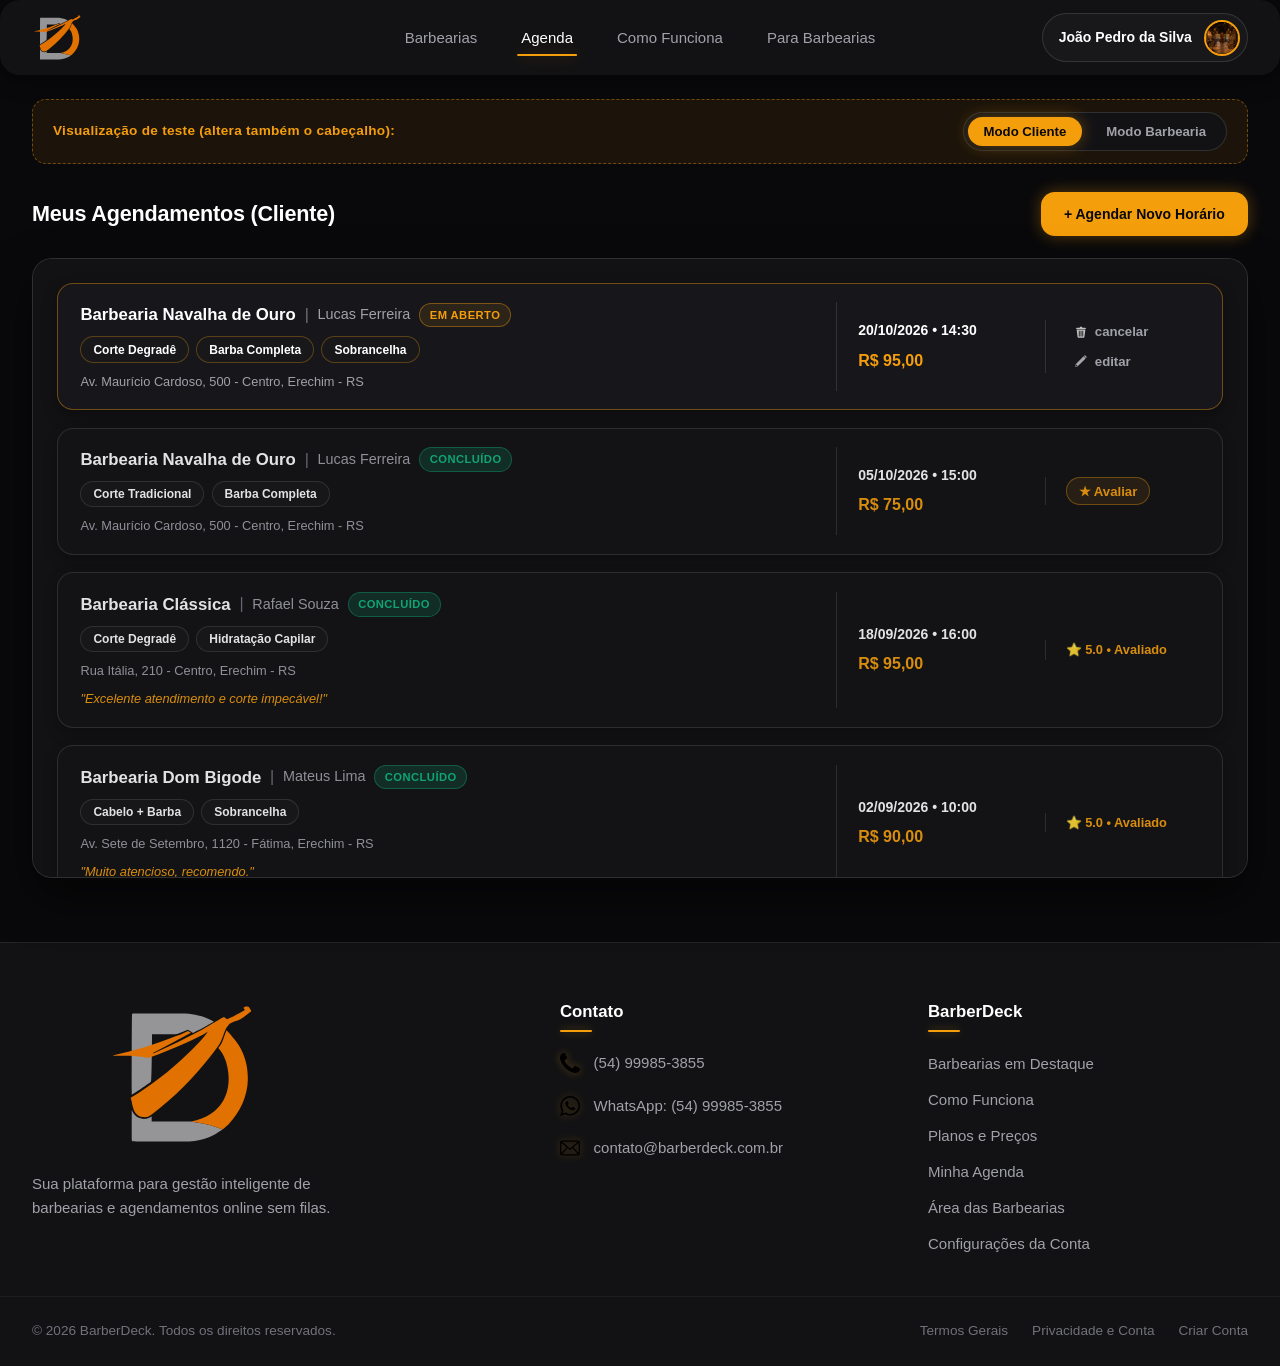
==== commit 4a739121: "1.criação de pagina para edição de conta do usuário. 2.aprimoramento do sistema de gestão de agendam" ====
--- a/siteBarberDeck/src/html/agenda.html
+++ b/siteBarberDeck/src/html/agenda.html
@@ -5,7 +5,7 @@
     <meta charset="UTF-8">
     <meta name="viewport" content="width=device-width, initial-scale=1.0">
     <meta name="keywords" content="agenda barbearia, meus agendamentos, reagendar corte, BarberDeck">
-    <meta name="description" content="Visualize, edite e gerencie seus agendamentos no BarberDeck.">
+    <meta name="description" content="Visualize, edite, avalie e gerencie seus agendamentos no BarberDeck.">
     <title>Agenda - BarberDeck</title>
     <script src="../js/header-footer-component.js" defer></script>
     <script src="../js/agenda.js" defer></script>
@@ -21,7 +21,7 @@
     <main class="conteudo-principal pagina-agenda" id="container-pagina-agenda" data-modo-agenda="cliente">
 
         <div class="barra-teste-modo" role="region" aria-label="Alternador de modo para testes">
-            <span class="rotulo-teste-modo">Visualização de teste:</span>
+            <span class="rotulo-teste-modo">Visualização de teste (altera também o cabeçalho):</span>
             <div class="botoes-teste-modo">
                 <button type="button" class="botao-modo-teste ativo" id="botao-modo-cliente" data-modo="cliente">
                     Modo Cliente
@@ -32,378 +32,69 @@
             </div>
         </div>
 
+        <!-- =====================================================================
+             1. VISÃO DA AGENDA DO CLIENTE
+             ===================================================================== -->
         <section class="secao-agenda" id="visao-agenda-cliente" aria-labelledby="titulo-agenda-cliente">
             <header class="cabecalho-pagina-agenda">
-                <h1 id="titulo-agenda-cliente" class="titulo-agenda">Agenda (para cliente)</h1>
+                <h1 id="titulo-agenda-cliente" class="titulo-agenda">Meus Agendamentos (Cliente)</h1>
+                <a href="agendamento.html" class="botao-novo-agendamento">+ Agendar Novo Horário</a>
             </header>
 
-            <!-- Quadro externo com rolagem vertical conforme imagem de referência 1 -->
-            <div class="painel-lista-agenda" role="region" aria-label="Lista de agendamentos do cliente" tabindex="0">
-
-                <!-- 1. AGENDAMENTO EM ABERTO (Não concluído -> Permite cancelar e editar) -->
-                <article class="cartao-agendamento cartao-cliente em-aberto" data-id="cli-1" data-barbeiro="Lucas Ferreira" data-data="20/10/2026" data-hora="14:30" data-valor="R$ 95,00">
-                    <div class="coluna-principal-agendamento">
-                        <div class="linha-titulo-agendamento">
-                            <h2 class="nome-estabelecimento">Barbearia Navalha de Ouro</h2>
-                            <span class="separador-barra" aria-hidden="true">|</span>
-                            <span class="nome-barbeiro-atendimento">Lucas Ferreira</span>
-                            <span class="selo-agendamento-aberto">Em aberto</span>
-                        </div>
-
-                        <ul class="lista-etiquetas-servicos" aria-label="Serviços agendados">
-                            <li class="etiqueta-servico">Corte Degradê</li>
-                            <li class="etiqueta-servico">Barba Completa</li>
-                            <li class="etiqueta-servico">Sobrancelha</li>
-                        </ul>
-
-                        <p class="endereco-barbearia">Av. Maurício Cardoso, 500 - Centro, Erechim - RS</p>
-                    </div>
-
-                    <div class="coluna-data-valor">
-                        <span class="data-agendamento">20/10/2026 • 14:30</span>
-                        <strong class="valor-agendamento">R$ 95,00</strong>
-                    </div>
-
-                    <div class="coluna-acoes-agendamento">
-                        <button type="button" class="botao-acao-item acao-cancelar" data-acao="cancelar">
-                            <img src="../icons/icon-excluir.svg" alt="" aria-hidden="true">
-                            <span>cancelar</span>
-                        </button>
-                        <button type="button" class="botao-acao-item acao-editar" data-acao="editar">
-                            <img src="../icons/icon-editar.svg" alt="" aria-hidden="true">
-                            <span>editar</span>
-                        </button>
-                    </div>
-                </article>
-
-                <!-- 2. AGENDAMENTO CONCLUÍDO (Histórico -> Apenas visualização, sem coluna de ações) -->
-                <article class="cartao-agendamento cartao-cliente concluido" data-id="cli-2">
-                    <div class="coluna-principal-agendamento">
-                        <div class="linha-titulo-agendamento">
-                            <h2 class="nome-estabelecimento">Barbearia Navalha de Ouro</h2>
-                            <span class="separador-barra" aria-hidden="true">|</span>
-                            <span class="nome-barbeiro-atendimento">Lucas Ferreira</span>
-                            <span class="selo-agendamento-concluido">Concluído</span>
-                        </div>
-
-                        <ul class="lista-etiquetas-servicos" aria-label="Serviços realizados">
-                            <li class="etiqueta-servico">Corte Tradicional</li>
-                            <li class="etiqueta-servico">Barba Completa</li>
-                        </ul>
-
-                        <p class="endereco-barbearia">Av. Maurício Cardoso, 500 - Centro, Erechim - RS</p>
-                    </div>
-
-                    <div class="coluna-data-valor">
-                        <span class="data-agendamento">05/10/2026</span>
-                        <strong class="valor-agendamento">R$ 80,00</strong>
-                    </div>
-                </article>
-
-                <!-- 3. AGENDAMENTO CONCLUÍDO -->
-                <article class="cartao-agendamento cartao-cliente concluido" data-id="cli-3">
-                    <div class="coluna-principal-agendamento">
-                        <div class="linha-titulo-agendamento">
-                            <h2 class="nome-estabelecimento">Barbearia Clássica</h2>
-                            <span class="separador-barra" aria-hidden="true">|</span>
-                            <span class="nome-barbeiro-atendimento">Rafael Souza</span>
-                            <span class="selo-agendamento-concluido">Concluído</span>
-                        </div>
-
-                        <ul class="lista-etiquetas-servicos" aria-label="Serviços realizados">
-                            <li class="etiqueta-servico">Corte Degradê</li>
-                            <li class="etiqueta-servico">Pezinho</li>
-                            <li class="etiqueta-servico">Hidratação</li>
-                        </ul>
-
-                        <p class="endereco-barbearia">Rua Itália, 210 - Centro, Erechim - RS</p>
-                    </div>
-
-                    <div class="coluna-data-valor">
-                        <span class="data-agendamento">18/09/2026</span>
-                        <strong class="valor-agendamento">R$ 85,00</strong>
-                    </div>
-                </article>
-
-                <!-- 4. AGENDAMENTO CONCLUÍDO -->
-                <article class="cartao-agendamento cartao-cliente concluido" data-id="cli-4">
-                    <div class="coluna-principal-agendamento">
-                        <div class="linha-titulo-agendamento">
-                            <h2 class="nome-estabelecimento">Barbearia Dom Bigode</h2>
-                            <span class="separador-barra" aria-hidden="true">|</span>
-                            <span class="nome-barbeiro-atendimento">Mateus Lima</span>
-                            <span class="selo-agendamento-concluido">Concluído</span>
-                        </div>
-
-                        <ul class="lista-etiquetas-servicos" aria-label="Serviços realizados">
-                            <li class="etiqueta-servico">Cabelo + Barba</li>
-                            <li class="etiqueta-servico">Sobrancelha</li>
-                        </ul>
-
-                        <p class="endereco-barbearia">Av. Sete de Setembro, 1120 - Fátima, Erechim - RS</p>
-                    </div>
-
-                    <div class="coluna-data-valor">
-                        <span class="data-agendamento">02/09/2026</span>
-                        <strong class="valor-agendamento">R$ 90,00</strong>
-                    </div>
-                </article>
-
-                <!-- 5. AGENDAMENTO CONCLUÍDO -->
-                <article class="cartao-agendamento cartao-cliente concluido" data-id="cli-5">
-                    <div class="coluna-principal-agendamento">
-                        <div class="linha-titulo-agendamento">
-                            <h2 class="nome-estabelecimento">Barbearia Navalha de Ouro</h2>
-                            <span class="separador-barra" aria-hidden="true">|</span>
-                            <span class="nome-barbeiro-atendimento">Lucas Ferreira</span>
-                            <span class="selo-agendamento-concluido">Concluído</span>
-                        </div>
-
-                        <ul class="lista-etiquetas-servicos" aria-label="Serviços realizados">
-                            <li class="etiqueta-servico">Corte Tradicional</li>
-                        </ul>
-
-                        <p class="endereco-barbearia">Av. Maurício Cardoso, 500 - Centro, Erechim - RS</p>
-                    </div>
-
-                    <div class="coluna-data-valor">
-                        <span class="data-agendamento">15/08/2026</span>
-                        <strong class="valor-agendamento">R$ 45,00</strong>
-                    </div>
-                </article>
-
+            <div class="painel-lista-agenda" id="lista-agendamentos-cliente" role="region" aria-label="Lista de agendamentos do cliente" tabindex="0">
+                <!-- Renderizado dinamicamente por agenda.js a partir do BarberDeckStore -->
             </div>
         </section>
 
+        <!-- =====================================================================
+             2. VISÃO DA AGENDA DA BARBEARIA / BARBEIROS
+             ===================================================================== -->
         <section class="secao-agenda" id="visao-agenda-barbearia" aria-labelledby="titulo-agenda-barbearia" hidden>
             <header class="cabecalho-pagina-agenda">
-                <h1 id="titulo-agenda-barbearia" class="titulo-agenda">Agenda (para barbeiros/barbearia)</h1>
+                <h1 id="titulo-agenda-barbearia" class="titulo-agenda">Agenda Operacional (Barbearia)</h1>
             </header>
 
-            <!-- Barra Superior: Seletor de Data (< HOJE >) no centro + Botão Novo Agendamento à direita -->
+            <!-- Barra Superior: Seletor de Data (< HOJE >) + Botões Bloquear Horário e Novo Agendamento (Balcão) -->
             <div class="barra-controles-barbearia">
                 <div class="espacador-controles" aria-hidden="true"></div>
 
                 <div class="controle-navegacao-data" role="group" aria-label="Navegação de data da agenda">
                     <button type="button" class="botao-seta-data" id="botao-dia-anterior" aria-label="Dia anterior">&lt;</button>
                     <button type="button" class="botao-data-atual" id="botao-hoje" title="Clique para voltar para hoje">
-                        <span id="rotulo-data-agenda">HOJE</span>
+                        <span id="rotulo-data-agenda">HOJE (17/10/2026)</span>
                     </button>
                     <input type="date" id="seletor-data-oculta" class="apenas-leitor-tela" aria-label="Escolher data específica">
                     <button type="button" class="botao-seta-data" id="botao-proximo-dia" aria-label="Próximo dia">&gt;</button>
                 </div>
 
                 <div class="container-novo-agendamento">
-                    <a href="agendamento.html" class="botao-novo-agendamento">Novo Agendamento</a>
-                </div>
-            </div>
-
-            <!-- Abas de Filtro por Barbeiro (Barbeiro 1 a Barbeiro 5 conforme referência) -->
+                    <button type="button" class="botao-bloquear-horario" id="botao-abrir-modal-bloqueio">
+                        Bloquear Horário
+                    </button>
+                    <button type="button" class="botao-novo-agendamento" id="botao-abrir-modal-balcao">
+                        + Agendamento Balcão
+                    </button>
+                </div>
+            </div>
+
+            <!-- Abas de Filtro por Barbeiro (Sincronizadas com os barbeiros da equipe) -->
             <nav class="navegacao-barbeiros" aria-label="Filtrar agenda por barbeiro">
-                <ul class="abas-barbeiros" role="tablist">
-                    <li role="presentation">
-                        <button type="button" class="botao-aba-barbeiro ativo" role="tab" aria-selected="true" data-barbeiro-id="1">
-                            Barbeiro 1
-                        </button>
-                    </li>
-                    <li role="presentation">
-                        <button type="button" class="botao-aba-barbeiro" role="tab" aria-selected="false" data-barbeiro-id="2">
-                            Barbeiro 2
-                        </button>
-                    </li>
-                    <li role="presentation">
-                        <button type="button" class="botao-aba-barbeiro" role="tab" aria-selected="false" data-barbeiro-id="3">
-                            Barbeiro 3
-                        </button>
-                    </li>
-                    <li role="presentation">
-                        <button type="button" class="botao-aba-barbeiro" role="tab" aria-selected="false" data-barbeiro-id="4">
-                            Barbeiro 4
-                        </button>
-                    </li>
-                    <li role="presentation">
-                        <button type="button" class="botao-aba-barbeiro" role="tab" aria-selected="false" data-barbeiro-id="5">
-                            Barbeiro 5
-                        </button>
-                    </li>
+                <ul class="abas-barbeiros" id="abas-barbeiros-agenda" role="tablist">
+                    <!-- Preenchido dinamicamente por agenda.js -->
                 </ul>
             </nav>
 
-            <!-- Quadro da Agenda do Dia com rolagem vertical conforme imagem de referência 2 -->
+            <!-- Quadro da Agenda do Dia com rolagem vertical -->
             <div class="painel-lista-agenda" id="lista-agendamentos-barbearia" role="region" aria-label="Agendamentos do dia" tabindex="0">
-
-                <!-- Atendimento 1 (Em aberto) -->
-                <article class="cartao-agendamento cartao-barbearia em-aberto" data-id="barb-1" data-barbeiro-id="1" data-cliente="João Pedro da Silva" data-data="16/10/2026" data-hora="09:00">
-                    <div class="coluna-horario-barbearia">
-                        <time class="horario-atendimento">09:00</time>
-                    </div>
-
-                    <div class="coluna-cliente-servicos">
-                        <div class="linha-titulo-agendamento">
-                            <h2 class="nome-cliente-agenda">João Pedro da Silva</h2>
-                            <span class="selo-agendamento-aberto">Em aberto</span>
-                        </div>
-                        <ul class="lista-etiquetas-servicos" aria-label="Serviços contratados">
-                            <li class="etiqueta-servico">Corte Degradê</li>
-                            <li class="etiqueta-servico">Barba Completa</li>
-                            <li class="etiqueta-servico">Sobrancelha</li>
-                        </ul>
-                    </div>
-
-                    <div class="coluna-acoes-agendamento">
-                        <button type="button" class="botao-acao-item acao-cancelar" data-acao="cancelar">
-                            <img src="../icons/icon-excluir.svg" alt="" aria-hidden="true">
-                            <span>cancelar</span>
-                        </button>
-                        <button type="button" class="botao-acao-item acao-editar" data-acao="editar">
-                            <img src="../icons/icon-editar.svg" alt="" aria-hidden="true">
-                            <span>editar</span>
-                        </button>
-                        <button type="button" class="botao-acao-item acao-concluir" data-acao="concluir">
-                            <img src="../icons/icon-check.svg" alt="" aria-hidden="true">
-                            <span>concluir</span>
-                        </button>
-                    </div>
-                </article>
-
-                <!-- Atendimento 2 (Em aberto) -->
-                <article class="cartao-agendamento cartao-barbearia em-aberto" data-id="barb-2" data-barbeiro-id="1" data-cliente="Carlos Eduardo Almeida" data-data="16/10/2026" data-hora="10:30">
-                    <div class="coluna-horario-barbearia">
-                        <time class="horario-atendimento">10:30</time>
-                    </div>
-
-                    <div class="coluna-cliente-servicos">
-                        <div class="linha-titulo-agendamento">
-                            <h2 class="nome-cliente-agenda">Carlos Eduardo Almeida</h2>
-                            <span class="selo-agendamento-aberto">Em aberto</span>
-                        </div>
-                        <ul class="lista-etiquetas-servicos" aria-label="Serviços contratados">
-                            <li class="etiqueta-servico">Corte Tradicional</li>
-                            <li class="etiqueta-servico">Pezinho</li>
-                        </ul>
-                    </div>
-
-                    <div class="coluna-acoes-agendamento">
-                        <button type="button" class="botao-acao-item acao-cancelar" data-acao="cancelar">
-                            <img src="../icons/icon-excluir.svg" alt="" aria-hidden="true">
-                            <span>cancelar</span>
-                        </button>
-                        <button type="button" class="botao-acao-item acao-editar" data-acao="editar">
-                            <img src="../icons/icon-editar.svg" alt="" aria-hidden="true">
-                            <span>editar</span>
-                        </button>
-                        <button type="button" class="botao-acao-item acao-concluir" data-acao="concluir">
-                            <img src="../icons/icon-check.svg" alt="" aria-hidden="true">
-                            <span>concluir</span>
-                        </button>
-                    </div>
-                </article>
-
-                <!-- Atendimento 3 (Em aberto) -->
-                <article class="cartao-agendamento cartao-barbearia em-aberto" data-id="barb-3" data-barbeiro-id="1" data-cliente="Gabriel Henrique Costa" data-data="16/10/2026" data-hora="14:00">
-                    <div class="coluna-horario-barbearia">
-                        <time class="horario-atendimento">14:00</time>
-                    </div>
-
-                    <div class="coluna-cliente-servicos">
-                        <div class="linha-titulo-agendamento">
-                            <h2 class="nome-cliente-agenda">Gabriel Henrique Costa</h2>
-                            <span class="selo-agendamento-aberto">Em aberto</span>
-                        </div>
-                        <ul class="lista-etiquetas-servicos" aria-label="Serviços contratados">
-                            <li class="etiqueta-servico">Cabelo + Barba</li>
-                            <li class="etiqueta-servico">Hidratação</li>
-                            <li class="etiqueta-servico">Sobrancelha</li>
-                        </ul>
-                    </div>
-
-                    <div class="coluna-acoes-agendamento">
-                        <button type="button" class="botao-acao-item acao-cancelar" data-acao="cancelar">
-                            <img src="../icons/icon-excluir.svg" alt="" aria-hidden="true">
-                            <span>cancelar</span>
-                        </button>
-                        <button type="button" class="botao-acao-item acao-editar" data-acao="editar">
-                            <img src="../icons/icon-editar.svg" alt="" aria-hidden="true">
-                            <span>editar</span>
-                        </button>
-                        <button type="button" class="botao-acao-item acao-concluir" data-acao="concluir">
-                            <img src="../icons/icon-check.svg" alt="" aria-hidden="true">
-                            <span>concluir</span>
-                        </button>
-                    </div>
-                </article>
-
-                <!-- Atendimento 4 (Em aberto) -->
-                <article class="cartao-agendamento cartao-barbearia em-aberto" data-id="barb-4" data-barbeiro-id="1" data-cliente="Matheus Ribeiro" data-data="16/10/2026" data-hora="15:30">
-                    <div class="coluna-horario-barbearia">
-                        <time class="horario-atendimento">15:30</time>
-                    </div>
-
-                    <div class="coluna-cliente-servicos">
-                        <div class="linha-titulo-agendamento">
-                            <h2 class="nome-cliente-agenda">Matheus Ribeiro</h2>
-                            <span class="selo-agendamento-aberto">Em aberto</span>
-                        </div>
-                        <ul class="lista-etiquetas-servicos" aria-label="Serviços contratados">
-                            <li class="etiqueta-servico">Barba Completa</li>
-                        </ul>
-                    </div>
-
-                    <div class="coluna-acoes-agendamento">
-                        <button type="button" class="botao-acao-item acao-cancelar" data-acao="cancelar">
-                            <img src="../icons/icon-excluir.svg" alt="" aria-hidden="true">
-                            <span>cancelar</span>
-                        </button>
-                        <button type="button" class="botao-acao-item acao-editar" data-acao="editar">
-                            <img src="../icons/icon-editar.svg" alt="" aria-hidden="true">
-                            <span>editar</span>
-                        </button>
-                        <button type="button" class="botao-acao-item acao-concluir" data-acao="concluir">
-                            <img src="../icons/icon-check.svg" alt="" aria-hidden="true">
-                            <span>concluir</span>
-                        </button>
-                    </div>
-                </article>
-
-                <!-- Atendimento 5 (Em aberto) -->
-                <article class="cartao-agendamento cartao-barbearia em-aberto" data-id="barb-5" data-barbeiro-id="1" data-cliente="Felipe Martins" data-data="16/10/2026" data-hora="17:00">
-                    <div class="coluna-horario-barbearia">
-                        <time class="horario-atendimento">17:00</time>
-                    </div>
-
-                    <div class="coluna-cliente-servicos">
-                        <div class="linha-titulo-agendamento">
-                            <h2 class="nome-cliente-agenda">Felipe Martins</h2>
-                            <span class="selo-agendamento-aberto">Em aberto</span>
-                        </div>
-                        <ul class="lista-etiquetas-servicos" aria-label="Serviços contratados">
-                            <li class="etiqueta-servico">Corte Degradê</li>
-                            <li class="etiqueta-servico">Sobrancelha</li>
-                        </ul>
-                    </div>
-
-                    <div class="coluna-acoes-agendamento">
-                        <button type="button" class="botao-acao-item acao-cancelar" data-acao="cancelar">
-                            <img src="../icons/icon-excluir.svg" alt="" aria-hidden="true">
-                            <span>cancelar</span>
-                        </button>
-                        <button type="button" class="botao-acao-item acao-editar" data-acao="editar">
-                            <img src="../icons/icon-editar.svg" alt="" aria-hidden="true">
-                            <span>editar</span>
-                        </button>
-                        <button type="button" class="botao-acao-item acao-concluir" data-acao="concluir">
-                            <img src="../icons/icon-check.svg" alt="" aria-hidden="true">
-                            <span>concluir</span>
-                        </button>
-                    </div>
-                </article>
-
+                <!-- Renderizado dinamicamente por agenda.js -->
             </div>
         </section>
 
     </main>
 
-    <!-- MODAL PARA EDITAR AGENDAMENTO EM ABERTO -->
+    <!-- =========================================================================
+         MODAL 1: EDITAR AGENDAMENTO EM ABERTO (CLIENTE OU BARBEARIA)
+         ========================================================================= -->
     <dialog class="modal-edicao-agenda" id="modal-edicao-agenda">
         <div class="cartao-modal-agenda">
             <button type="button" class="botao-fechar" id="fechar-modal-agenda" aria-label="Fechar">
@@ -411,7 +102,7 @@
             </button>
 
             <h3 class="titulo-modal-agenda" id="titulo-modal-agenda">Editar Agendamento</h3>
-            <p class="subtitulo-modal-agenda" id="subtitulo-modal-agenda">Altere os serviços ou o horário da reserva</p>
+            <p class="subtitulo-modal-agenda" id="subtitulo-modal-agenda">Altere a data, o horário ou os serviços selecionados</p>
 
             <form class="formulario-modal-agenda" id="formulario-modal-agenda">
                 <div class="linha-formulario">
@@ -421,13 +112,15 @@
                     </div>
                     <div class="grupo-formulario">
                         <label for="editar-horario">Novo Horário</label>
-                        <input type="text" id="editar-horario" name="horario" placeholder="Ex: 14:30" required>
-                    </div>
-                </div>
-
-                <div class="grupo-formulario">
-                    <label for="editar-servicos">Serviços (separados por vírgula)</label>
-                    <input type="text" id="editar-servicos" name="servicos" placeholder="Ex: Corte Degradê, Barba Completa" required>
+                        <input type="time" id="editar-horario" name="horario" required>
+                    </div>
+                </div>
+
+                <div class="grupo-formulario">
+                    <label>Serviços do Atendimento</label>
+                    <div class="grade-checkboxes-modal" id="checkboxes-editar-servicos">
+                        <!-- Checkboxes de serviços gerados dinamicamente -->
+                    </div>
                 </div>
 
                 <div class="acoes-modal-agenda">
@@ -438,6 +131,138 @@
         </div>
     </dialog>
 
+    <!-- =========================================================================
+         MODAL 2: NOVO AGENDAMENTO MANUAL / BALCÃO (MODO BARBEARIA)
+         ========================================================================= -->
+    <dialog class="modal-edicao-agenda" id="modal-agendamento-manual">
+        <div class="cartao-modal-agenda">
+            <button type="button" class="botao-fechar" id="fechar-modal-balcao" aria-label="Fechar">
+                <img src="../icons/icon-x.svg" alt="" aria-hidden="true">
+            </button>
+
+            <h3 class="titulo-modal-agenda">Novo Agendamento (Balcão / Telefone)</h3>
+            <p class="subtitulo-modal-agenda">Encaixe rapidamente um cliente presencial ou por WhatsApp</p>
+
+            <form class="formulario-modal-agenda" id="formulario-agendamento-manual">
+                <div class="grupo-formulario">
+                    <label for="balcao-nome-cliente">Nome do Cliente</label>
+                    <input type="text" id="balcao-nome-cliente" placeholder="Ex: Marcos Vinícius" required>
+                </div>
+
+                <div class="linha-formulario">
+                    <div class="grupo-formulario">
+                        <label for="balcao-telefone-cliente">WhatsApp do Cliente</label>
+                        <input type="tel" id="balcao-telefone-cliente" placeholder="Ex: (54) 99988-7766" required>
+                    </div>
+                    <div class="grupo-formulario">
+                        <label for="balcao-barbeiro">Barbeiro</label>
+                        <select id="balcao-barbeiro" required></select>
+                    </div>
+                </div>
+
+                <div class="linha-formulario">
+                    <div class="grupo-formulario">
+                        <label for="balcao-data">Data</label>
+                        <input type="text" id="balcao-data" placeholder="Ex: 17/10/2026" required>
+                    </div>
+                    <div class="grupo-formulario">
+                        <label for="balcao-horario">Horário</label>
+                        <input type="time" id="balcao-horario" value="11:30" required>
+                    </div>
+                </div>
+
+                <div class="grupo-formulario">
+                    <label>Serviços Contratados</label>
+                    <div class="grade-checkboxes-modal" id="checkboxes-balcao-servicos"></div>
+                </div>
+
+                <div class="acoes-modal-agenda">
+                    <button type="button" class="botao-cancelar-modal" id="cancelar-modal-balcao">Cancelar</button>
+                    <button type="submit" class="botao-salvar-modal">Registrar Atendimento</button>
+                </div>
+            </form>
+        </div>
+    </dialog>
+
+    <!-- =========================================================================
+         MODAL 3: BLOQUEIO DE HORÁRIO NA AGENDA (ALMOÇO, FOLGA, COMPROMISSO)
+         ========================================================================= -->
+    <dialog class="modal-edicao-agenda" id="modal-bloqueio-agenda">
+        <div class="cartao-modal-agenda">
+            <button type="button" class="botao-fechar" id="fechar-modal-bloqueio" aria-label="Fechar">
+                <img src="../icons/icon-x.svg" alt="" aria-hidden="true">
+            </button>
+
+            <h3 class="titulo-modal-agenda">Bloquear Horário na Agenda</h3>
+            <p class="subtitulo-modal-agenda">Reserve um intervalo para almoço, folga ou compromisso externo</p>
+
+            <form class="formulario-modal-agenda" id="formulario-bloqueio-agenda">
+                <div class="grupo-formulario">
+                    <label for="bloqueio-barbeiro">Profissional</label>
+                    <select id="bloqueio-barbeiro" required></select>
+                </div>
+
+                <div class="linha-formulario">
+                    <div class="grupo-formulario">
+                        <label for="bloqueio-inicio">Início do Bloqueio</label>
+                        <input type="time" id="bloqueio-inicio" value="12:00" required>
+                    </div>
+                    <div class="grupo-formulario">
+                        <label for="bloqueio-fim">Fim do Bloqueio</label>
+                        <input type="time" id="bloqueio-fim" value="13:00" required>
+                    </div>
+                </div>
+
+                <div class="grupo-formulario">
+                    <label for="bloqueio-motivo">Motivo / Descrição</label>
+                    <input type="text" id="bloqueio-motivo" placeholder="Ex: Horário de Almoço, Consulta Médica" required>
+                </div>
+
+                <div class="acoes-modal-agenda">
+                    <button type="button" class="botao-cancelar-modal" id="cancelar-modal-bloqueio">Cancelar</button>
+                    <button type="submit" class="botao-salvar-modal">Confirmar Bloqueio</button>
+                </div>
+            </form>
+        </div>
+    </dialog>
+
+    <!-- =========================================================================
+         MODAL 4: AVALIAR ATENDIMENTO CONCLUÍDO (MODO CLIENTE)
+         ========================================================================= -->
+    <dialog class="modal-edicao-agenda" id="modal-avaliacao-agenda">
+        <div class="cartao-modal-agenda">
+            <button type="button" class="botao-fechar" id="fechar-modal-avaliacao" aria-label="Fechar">
+                <img src="../icons/icon-x.svg" alt="" aria-hidden="true">
+            </button>
+
+            <h3 class="titulo-modal-agenda">Avaliar Atendimento</h3>
+            <p class="subtitulo-modal-agenda" id="subtitulo-modal-avaliacao">Como foi sua experiência na barbearia?</p>
+
+            <form class="formulario-modal-agenda" id="formulario-avaliacao-agenda">
+                <div class="grupo-formulario">
+                    <label>Sua Nota (1 a 5 estrelas)</label>
+                    <div class="seletor-estrelas-avaliacao" id="seletor-estrelas">
+                        <button type="button" class="botao-estrela ativo" data-nota="1">★</button>
+                        <button type="button" class="botao-estrela ativo" data-nota="2">★</button>
+                        <button type="button" class="botao-estrela ativo" data-nota="3">★</button>
+                        <button type="button" class="botao-estrela ativo" data-nota="4">★</button>
+                        <button type="button" class="botao-estrela ativo" data-nota="5">★</button>
+                    </div>
+                </div>
+
+                <div class="grupo-formulario">
+                    <label for="avaliacao-comentario">Comentário (opcional)</label>
+                    <textarea id="avaliacao-comentario" rows="3" placeholder="Conte o que achou do corte e do atendimento..."></textarea>
+                </div>
+
+                <div class="acoes-modal-agenda">
+                    <button type="button" class="botao-cancelar-modal" id="cancelar-modal-avaliacao">Cancelar</button>
+                    <button type="submit" class="botao-salvar-modal">Enviar Avaliação</button>
+                </div>
+            </form>
+        </div>
+    </dialog>
+
     <barber-footer></barber-footer>
 </body>
 
--- a/siteBarberDeck/src/css/style.css
+++ b/siteBarberDeck/src/css/style.css
@@ -4,7 +4,7 @@
 :root {
     /* Paleta Dark */
     --bg-main: #09090b;
-    --bg-header: #09090b;
+    --bg-header: #121214;
     --bg-surface: #121215;
     --bg-surface-elevated: #18181b;
     --bg-card: #141417;
--- a/siteBarberDeck/src/css/header.css
+++ b/siteBarberDeck/src/css/header.css
@@ -16,6 +16,8 @@
     display: grid;
     grid-template-columns: 1fr auto 1fr;
     align-items: center;
+    max-width: 1440px;
+    margin: 0 auto;
 }
 
 /* Logotipo */
@@ -28,7 +30,7 @@
 }
 
 .logo-cabecalho:hover {
-    opacity: 0.8;
+    opacity: 0.85;
 }
 
 .logo-cabecalho img {
@@ -62,11 +64,12 @@
     transition: color 0.2s ease;
 }
 
-.lista-navegacao li a:hover {
-    color: var(--text-primary);
-}
-
-/* Indicador de linha inferior em âmbar ao passar o mouse */
+.lista-navegacao li a:hover,
+.lista-navegacao li a.ativo {
+    color: var(--text-primary);
+}
+
+/* Indicador de linha inferior em âmbar ao passar o mouse ou página ativa */
 .lista-navegacao li a::after {
     content: '';
     position: absolute;
@@ -81,15 +84,17 @@
     box-shadow: var(--amber-glow);
 }
 
-.lista-navegacao li a:hover::after {
+.lista-navegacao li a:hover::after,
+.lista-navegacao li a.ativo::after {
     width: 100%;
 }
 
-/* 3. Ações / Botão Entrar (Direita) */
+/* 3. Ações à Direita: Botão Entrar OU Perfil (Nome + Foto) */
 .acoes-cabecalho {
     justify-self: end;
     display: flex;
     align-items: center;
+    gap: 0.85rem;
 }
 
 .botao-entrar {
@@ -121,6 +126,62 @@
 .botao-entrar:active {
     background-color: var(--amber-dark);
     transform: translateY(0);
+}
+
+/* Botão / Link de Perfil Logado (Nome do Usuário/Barbearia + Foto Circular) */
+.botao-perfil-cabecalho {
+    display: inline-flex;
+    align-items: center;
+    gap: 0.75rem;
+    padding: 0.35rem 0.45rem 0.35rem 1rem;
+    background-color: var(--bg-surface-elevated);
+    border: 1px solid var(--border-card);
+    border-radius: var(--radius-full);
+    text-decoration: none;
+    color: var(--text-primary);
+    transition: all 0.2s ease;
+}
+
+.botao-perfil-cabecalho:hover,
+.botao-perfil-cabecalho.ativo {
+    border-color: var(--amber-primary);
+    background-color: var(--amber-tint);
+    box-shadow: 0 0 14px rgba(245, 158, 11, 0.2);
+}
+
+.nome-perfil-cabecalho {
+    font-size: 0.875rem;
+    font-weight: 600;
+    color: var(--text-primary);
+    max-width: 190px;
+    white-space: nowrap;
+    overflow: hidden;
+    text-overflow: ellipsis;
+    transition: color 0.2s ease;
+}
+
+.botao-perfil-cabecalho:hover .nome-perfil-cabecalho {
+    color: var(--amber-primary);
+}
+
+.foto-perfil-cabecalho {
+    width: 36px;
+    height: 36px;
+    border-radius: 50%;
+    overflow: hidden;
+    border: 2px solid var(--amber-primary);
+    background-color: var(--bg-card);
+    flex-shrink: 0;
+    display: flex;
+    align-items: center;
+    justify-content: center;
+}
+
+.foto-perfil-cabecalho img {
+    width: 100%;
+    height: 100%;
+    object-fit: cover;
+    display: block;
 }
 
 /* ==========================================================================
@@ -131,7 +192,7 @@
     background: transparent;
     padding: 0;
     margin: 85px 2rem auto auto;
-    max-width: 390px;
+    max-width: 400px;
     width: calc(100% - 2.5rem);
     color: var(--text-primary);
 }
@@ -231,6 +292,29 @@
     gap: 1rem;
 }
 
+.mensagem-feedback-modal {
+    font-size: 0.82rem;
+    font-weight: 600;
+    padding: 0.6rem 0.85rem;
+    border-radius: var(--radius-md);
+    background-color: var(--amber-tint);
+    border: 1px solid var(--border-amber);
+    color: var(--amber-primary);
+    text-align: center;
+}
+
+.mensagem-feedback-modal.erro {
+    background-color: var(--status-closed-bg);
+    border-color: var(--status-closed-border);
+    color: var(--status-closed-text);
+}
+
+.mensagem-feedback-modal.sucesso {
+    background-color: var(--status-open-bg);
+    border-color: var(--status-open-border);
+    color: var(--status-open-text);
+}
+
 .grupo-formulario {
     display: flex;
     flex-direction: column;
@@ -245,7 +329,9 @@
     letter-spacing: 0.01em;
 }
 
-.grupo-formulario input {
+.grupo-formulario input,
+.grupo-formulario select,
+.grupo-formulario textarea {
     background-color: var(--bg-input);
     border: 1px solid var(--border-card);
     border-radius: 12px;
@@ -258,22 +344,29 @@
     box-sizing: border-box;
 }
 
-.grupo-formulario input::placeholder {
+.grupo-formulario input::placeholder,
+.grupo-formulario textarea::placeholder {
     color: var(--text-muted);
 }
 
-.grupo-formulario input:focus {
+.grupo-formulario input:focus,
+.grupo-formulario select:focus,
+.grupo-formulario textarea:focus {
     outline: none;
     border-color: var(--amber-primary);
     box-shadow: 0 0 0 3px rgba(245, 158, 11, 0.2);
 }
 
 .link-esqueci-senha {
+    background: transparent;
+    border: none;
+    font-family: inherit;
     font-size: 0.8rem;
     color: var(--amber-primary);
     text-decoration: none;
     align-self: flex-end;
     margin-top: 0.15rem;
+    cursor: pointer;
     transition: color 0.2s ease;
 }
 
@@ -292,7 +385,7 @@
     border: none;
     border-radius: 12px;
     cursor: pointer;
-    margin-top: 0.5rem;
+    margin-top: 0.25rem;
     transition: all 0.2s ease;
     box-shadow: var(--amber-glow);
     width: 100%;
@@ -304,8 +397,82 @@
     transform: translateY(-1px);
 }
 
+/* Bloco de Acesso Rápido no Modal (Demonstração Cliente vs Barbearia) */
+.acesso-rapido-modal {
+    margin-top: 0.4rem;
+    padding-top: 0.9rem;
+    border-top: 1px solid var(--border-subtle);
+    display: flex;
+    flex-direction: column;
+    gap: 0.55rem;
+}
+
+.rotulo-acesso-rapido {
+    font-size: 0.75rem;
+    color: var(--text-muted);
+    text-align: center;
+    font-weight: 600;
+}
+
+.botoes-acesso-rapido {
+    display: grid;
+    grid-template-columns: 1fr 1fr;
+    gap: 0.6rem;
+}
+
+.botao-demo-login {
+    background-color: var(--bg-surface-elevated);
+    border: 1px solid var(--border-card);
+    color: var(--text-secondary);
+    font-family: inherit;
+    font-size: 0.8rem;
+    font-weight: 600;
+    padding: 0.5rem 0.75rem;
+    border-radius: var(--radius-md);
+    cursor: pointer;
+    transition: all 0.2s ease;
+}
+
+.botao-demo-login:hover {
+    border-color: var(--amber-primary);
+    color: var(--amber-primary);
+    background-color: var(--amber-tint);
+}
+
+.titulo-recuperar-senha {
+    font-size: 1.1rem;
+    font-weight: 700;
+    color: var(--text-primary);
+    text-align: center;
+}
+
+.descricao-recuperar-senha {
+    font-size: 0.825rem;
+    color: var(--text-secondary);
+    text-align: center;
+    line-height: 1.4;
+}
+
+.botao-voltar-login {
+    background-color: transparent;
+    border: 1px solid var(--border-card);
+    color: var(--text-secondary);
+    font-family: inherit;
+    font-size: 0.85rem;
+    font-weight: 600;
+    padding: 0.65rem 1rem;
+    border-radius: 12px;
+    cursor: pointer;
+    transition: all 0.2s ease;
+}
+
+.botao-voltar-login:hover {
+    color: var(--text-primary);
+    border-color: var(--amber-border);
+}
+
 /* ==========================================================================
-   MENU MOBILE COM HTML + CSS PURO (Sem JS)
+   MENU MOBILE COM HTML + CSS PURO
    ========================================================================== */
 .alternar-menu {
     display: none;
@@ -339,8 +506,9 @@
    ========================================================================== */
 @media (max-width: 768px) {
     .container-cabecalho {
-        padding: 0 1.25rem;
-        grid-template-columns: 1fr auto 1fr;
+        padding: 0 1rem;
+        grid-template-columns: auto auto 1fr;
+        gap: 0.75rem;
     }
 
     .botao-icone-menu {
@@ -384,6 +552,21 @@
         border-color: var(--border-amber);
     }
 
+    .nome-perfil-cabecalho {
+        max-width: 120px;
+        font-size: 0.8rem;
+    }
+
+    .botao-perfil-cabecalho {
+        padding: 0.25rem 0.35rem 0.25rem 0.75rem;
+        gap: 0.5rem;
+    }
+
+    .foto-perfil-cabecalho {
+        width: 32px;
+        height: 32px;
+    }
+
     .modal-autenticacao {
         margin: auto;
         max-width: calc(100% - 1.5rem);
--- a/siteBarberDeck/src/css/agenda.css
+++ b/siteBarberDeck/src/css/agenda.css
@@ -7,7 +7,7 @@
 }
 
 /* ==========================================================================
-   1. [TEMPORÁRIO PARA TESTES] BARRA DE ALTERNÂNCIA DE MODO
+   1. BARRA DE ALTERNÂNCIA DE MODO
    ========================================================================== */
 .barra-teste-modo {
     display: flex;
@@ -73,6 +73,8 @@
     display: flex;
     align-items: center;
     justify-content: space-between;
+    flex-wrap: wrap;
+    gap: 1rem;
 }
 
 .titulo-agenda {
@@ -82,7 +84,7 @@
     letter-spacing: -0.01em;
 }
 
-/* Quadro Principal Arredondado com Barra de Rolagem Vertical (como nos wireframes) */
+/* Quadro Principal Arredondado com Barra de Rolagem Vertical */
 .painel-lista-agenda {
     background-color: var(--bg-surface);
     border: 1.5px solid var(--border-card);
@@ -91,12 +93,11 @@
     display: flex;
     flex-direction: column;
     gap: 1.1rem;
-    max-height: 600px;
+    max-height: 620px;
     overflow-y: auto;
     box-shadow: 0 20px 45px rgba(0, 0, 0, 0.55);
 }
 
-/* Estilização da Barra de Rolagem Vertical igual ao destaque das referências */
 .painel-lista-agenda::-webkit-scrollbar {
     width: 12px;
 }
@@ -119,7 +120,7 @@
 }
 
 /* ==========================================================================
-   3. CARTÕES DE AGENDAMENTO (COMPARTILHADO ENTRE CLIENTE E BARBEARIA)
+   3. CARTÕES DE AGENDAMENTO E BLOQUEIOS (CLIENTE E BARBEARIA)
    ========================================================================== */
 .cartao-agendamento {
     background-color: var(--bg-card);
@@ -144,7 +145,7 @@
 }
 
 .cartao-agendamento.concluido {
-    opacity: 0.82;
+    opacity: 0.88;
 }
 
 .cartao-agendamento.concluido:hover {
@@ -152,20 +153,19 @@
     border-color: rgba(255, 255, 255, 0.2);
 }
 
-/* Layout das colunas no Modo Cliente:
-   - Em aberto: 3 colunas (Info | Data e Valor | Ações)
-   - Concluído: 2 colunas (Info | Data e Valor) */
-.cartao-cliente.em-aberto {
-    grid-template-columns: 1fr 175px 140px;
-}
-
+/* Cartão de Bloqueio de Horário (Almoço / Folga) */
+.cartao-agendamento.cartao-bloqueio {
+    border: 1px dashed var(--border-amber);
+    background-color: rgba(245, 158, 11, 0.05);
+    grid-template-columns: 115px 1fr 145px;
+}
+
+/* Layout das colunas no Modo Cliente e Barbearia */
+.cartao-cliente.em-aberto,
 .cartao-cliente.concluido {
-    grid-template-columns: 1fr 220px;
-}
-
-/* Layout das colunas no Modo Barbearia:
-   - Em aberto: 3 colunas (Horário | Cliente e Serviços | Ações)
-   - Concluído: 2 colunas (Horário | Cliente e Serviços) */
+    grid-template-columns: 1fr 185px 155px;
+}
+
 .cartao-barbearia.em-aberto {
     grid-template-columns: 115px 1fr 145px;
 }
@@ -174,7 +174,6 @@
     grid-template-columns: 115px 1fr;
 }
 
-/* Informações Principais e Títulos */
 .coluna-principal-agendamento,
 .coluna-cliente-servicos {
     display: flex;
@@ -208,9 +207,10 @@
     font-weight: 500;
 }
 
-/* Selos de Status (Em aberto / Concluído) */
+/* Selos de Status (Em aberto / Concluído / Bloqueio) */
 .selo-agendamento-aberto,
-.selo-agendamento-concluido {
+.selo-agendamento-concluido,
+.selo-bloqueio-agenda {
     font-size: 0.7rem;
     font-weight: 700;
     text-transform: uppercase;
@@ -226,12 +226,18 @@
 }
 
 .selo-agendamento-concluido {
-    background-color: rgba(255, 255, 255, 0.06);
-    color: var(--text-secondary);
-    border: 1px solid var(--border-subtle);
-}
-
-/* Cápsulas de Serviços (Serviço 1, Serviço 2, etc.) */
+    background-color: var(--status-open-bg);
+    color: var(--status-open-text);
+    border: 1px solid var(--status-open-border);
+}
+
+.selo-bloqueio-agenda {
+    background-color: rgba(255, 255, 255, 0.08);
+    color: var(--amber-primary);
+    border: 1px dashed var(--amber-border);
+}
+
+/* Cápsulas de Serviços */
 .lista-etiquetas-servicos {
     list-style: none;
     display: flex;
@@ -261,14 +267,20 @@
     color: var(--text-secondary);
 }
 
-/* Coluna Central do Cliente: Data e Valor (com divisória vertical à esquerda) */
+.comentario-avaliacao-cliente {
+    font-size: 0.8rem;
+    color: var(--amber-primary);
+    font-style: italic;
+}
+
+/* Coluna Central do Cliente: Data e Valor */
 .coluna-data-valor {
     border-left: 1.5px solid var(--border-card);
     padding-left: 1.35rem;
     display: flex;
     flex-direction: column;
     justify-content: center;
-    gap: 0.55rem;
+    gap: 0.45rem;
     height: 100%;
 }
 
@@ -284,7 +296,7 @@
     color: var(--amber-primary);
 }
 
-/* Coluna de Ações (cancelar / editar / concluir) com divisória vertical */
+/* Coluna de Ações */
 .coluna-acoes-agendamento {
     border-left: 1.5px solid var(--border-card);
     padding-left: 1.25rem;
@@ -305,7 +317,7 @@
     display: inline-flex;
     align-items: center;
     gap: 0.45rem;
-    padding: 0.2rem 0.4rem;
+    padding: 0.25rem 0.5rem;
     border-radius: var(--radius-sm);
     cursor: pointer;
     transition: all 0.2s ease;
@@ -341,17 +353,27 @@
     filter: invert(58%) sepia(65%) saturate(540%) hue-rotate(110deg);
 }
 
-.botao-acao-item.acao-concluir:hover {
-    color: var(--status-open-text);
-    background-color: var(--status-open-bg);
-}
-
-.botao-acao-item.acao-concluir:hover img {
-    filter: invert(58%) sepia(65%) saturate(540%) hue-rotate(110deg);
+.botao-acao-item.acao-avaliar {
+    color: var(--amber-primary);
+    border: 1px solid var(--border-amber);
+    background-color: var(--amber-tint);
+    border-radius: var(--radius-full);
+    padding: 0.35rem 0.75rem;
+}
+
+.botao-acao-item.acao-avaliar:hover {
+    background-color: var(--amber-primary);
+    color: var(--text-dark);
+}
+
+.selo-ja-avaliado {
+    font-size: 0.8rem;
+    font-weight: 700;
+    color: var(--amber-primary);
 }
 
 /* ==========================================================================
-   4. CONTROLES EXCLUSIVOS DO MODO BARBEARIA (DATA, NOVO AGENDAMENTO E ABAS)
+   4. CONTROLES DO MODO BARBEARIA (DATA, BLOQUEIO, BALCÃO E ABAS)
    ========================================================================== */
 .barra-controles-barbearia {
     display: grid;
@@ -360,7 +382,6 @@
     gap: 1rem;
 }
 
-/* Seletor de Data (< HOJE >) centralizado */
 .controle-navegacao-data {
     display: inline-flex;
     align-items: center;
@@ -392,8 +413,8 @@
 .botao-data-atual {
     padding: 0 1.25rem;
     font-size: 0.875rem;
-    letter-spacing: 0.04em;
-    min-width: 96px;
+    letter-spacing: 0.03em;
+    min-width: 110px;
 }
 
 .botao-seta-data:hover,
@@ -403,22 +424,48 @@
     background-color: var(--amber-tint);
 }
 
-/* Botão Novo Agendamento à direita */
 .container-novo-agendamento {
     justify-self: end;
+    display: flex;
+    align-items: center;
+    gap: 0.75rem;
+}
+
+.botao-bloquear-horario {
+    display: inline-flex;
+    align-items: center;
+    justify-content: center;
+    padding: 0.7rem 1.25rem;
+    background-color: var(--bg-surface-elevated);
+    border: 1px solid var(--border-amber);
+    color: var(--amber-primary);
+    font-family: inherit;
+    font-size: 0.85rem;
+    font-weight: 700;
+    border-radius: var(--radius-lg);
+    cursor: pointer;
+    transition: all 0.2s ease;
+}
+
+.botao-bloquear-horario:hover {
+    background-color: var(--amber-tint);
+    border-color: var(--amber-primary);
 }
 
 .botao-novo-agendamento {
     display: inline-flex;
     align-items: center;
     justify-content: center;
-    padding: 0.75rem 1.65rem;
+    padding: 0.72rem 1.45rem;
     background-color: var(--amber-primary);
     color: var(--text-dark);
-    font-size: 0.9rem;
+    border: none;
+    font-family: inherit;
+    font-size: 0.875rem;
     font-weight: 700;
     border-radius: var(--radius-lg);
     text-decoration: none;
+    cursor: pointer;
     box-shadow: var(--amber-glow);
     transition: all 0.2s ease;
 }
@@ -429,7 +476,7 @@
     box-shadow: var(--amber-glow-strong);
 }
 
-/* Abas de Barbeiros (Barbeiro 1 a Barbeiro 5) */
+/* Abas de Barbeiros */
 .navegacao-barbeiros {
     width: 100%;
 }
@@ -437,8 +484,8 @@
 .abas-barbeiros {
     list-style: none;
     display: grid;
-    grid-template-columns: repeat(5, 1fr);
-    gap: 1rem;
+    grid-template-columns: repeat(auto-fit, minmax(160px, 1fr));
+    gap: 0.85rem;
     padding: 0;
     margin: 0;
 }
@@ -451,7 +498,7 @@
     border-radius: var(--radius-full);
     color: var(--text-secondary);
     font-family: inherit;
-    font-size: 0.9rem;
+    font-size: 0.875rem;
     font-weight: 600;
     cursor: pointer;
     transition: all 0.2s ease;
@@ -471,32 +518,46 @@
     box-shadow: var(--amber-glow);
 }
 
-/* Coluna de Horário no Cartão da Barbearia (00:00 à esquerda com divisória) */
 .coluna-horario-barbearia {
     border-right: 1.5px solid var(--border-card);
     padding-right: 1.25rem;
     display: flex;
+    flex-direction: column;
     align-items: center;
     justify-content: center;
     height: 100%;
+    gap: 0.2rem;
 }
 
 .horario-atendimento {
-    font-size: 1.1rem;
+    font-size: 1.05rem;
     font-weight: 800;
     color: var(--amber-primary);
     letter-spacing: 0.02em;
 }
 
+.duracao-slot-barbearia {
+    font-size: 0.72rem;
+    color: var(--text-muted);
+    font-weight: 600;
+}
+
+.estado-vazio-agenda {
+    padding: 2.5rem 1rem;
+    text-align: center;
+    color: var(--text-secondary);
+    font-size: 0.95rem;
+}
+
 /* ==========================================================================
-   5. MODAL DE EDIÇÃO / REAGENDAMENTO RÁPIDO
+   5. MODAIS DA AGENDA (EDIÇÃO, BALCÃO, BLOQUEIO E AVALIAÇÃO)
    ========================================================================== */
 .modal-edicao-agenda {
     border: none;
     background: transparent;
     padding: 0;
     margin: auto;
-    max-width: 460px;
+    max-width: 480px;
     width: calc(100% - 2rem);
     color: var(--text-primary);
 }
@@ -533,6 +594,66 @@
     gap: 1rem;
 }
 
+.linha-formulario {
+    display: grid;
+    grid-template-columns: 1fr 1fr;
+    gap: 0.85rem;
+}
+
+/* Grade de checkboxes de serviços dentro dos modais */
+.grade-checkboxes-modal {
+    display: grid;
+    grid-template-columns: 1fr 1fr;
+    gap: 0.55rem;
+    max-height: 185px;
+    overflow-y: auto;
+    padding: 0.65rem;
+    background-color: var(--bg-input);
+    border: 1px solid var(--border-card);
+    border-radius: var(--radius-md);
+}
+
+.opcao-checkbox-modal {
+    display: flex;
+    align-items: center;
+    gap: 0.5rem;
+    font-size: 0.82rem;
+    color: var(--text-primary);
+    cursor: pointer;
+}
+
+.opcao-checkbox-modal input[type="checkbox"] {
+    width: 16px;
+    height: 16px;
+    accent-color: var(--amber-primary);
+    cursor: pointer;
+}
+
+/* Seletor de estrelas da avaliação */
+.seletor-estrelas-avaliacao {
+    display: flex;
+    align-items: center;
+    gap: 0.5rem;
+}
+
+.botao-estrela {
+    background: var(--bg-input);
+    border: 1px solid var(--border-card);
+    border-radius: var(--radius-md);
+    width: 44px;
+    height: 44px;
+    font-size: 1.45rem;
+    color: var(--text-muted);
+    cursor: pointer;
+    transition: all 0.2s ease;
+}
+
+.botao-estrela.ativo {
+    color: var(--amber-primary);
+    border-color: var(--amber-primary);
+    background-color: var(--amber-tint);
+}
+
 .acoes-modal-agenda {
     display: flex;
     gap: 0.85rem;
@@ -574,7 +695,7 @@
 }
 
 /* ==========================================================================
-   6. RESPONSIVIDADE (Tablets e Smartphones)
+   6. RESPONSIVIDADE
    ========================================================================== */
 @media (max-width: 960px) {
     .barra-controles-barbearia {
@@ -588,14 +709,6 @@
     .controle-navegacao-data {
         justify-self: start;
     }
-
-    .abas-barbeiros {
-        grid-template-columns: repeat(3, 1fr);
-    }
-
-    .cartao-cliente.em-aberto {
-        grid-template-columns: 1fr 150px 130px;
-    }
 }
 
 @media (max-width: 768px) {
@@ -619,9 +732,11 @@
 
     .container-novo-agendamento {
         justify-self: stretch;
-    }
-
-    .botao-novo-agendamento {
+        flex-direction: column;
+    }
+
+    .botao-novo-agendamento,
+    .botao-bloquear-horario {
         width: 100%;
     }
 
@@ -637,11 +752,11 @@
         padding: 0.55rem 1.15rem;
     }
 
-    /* Empilha as colunas internas dos cartões de forma limpa no mobile */
     .cartao-cliente.em-aberto,
     .cartao-cliente.concluido,
     .cartao-barbearia.em-aberto,
-    .cartao-barbearia.concluido {
+    .cartao-barbearia.concluido,
+    .cartao-agendamento.cartao-bloqueio {
         grid-template-columns: 1fr;
         gap: 0.9rem;
     }
@@ -651,7 +766,8 @@
         border-bottom: 1px solid var(--border-subtle);
         padding-right: 0;
         padding-bottom: 0.6rem;
-        justify-content: flex-start;
+        flex-direction: row;
+        justify-content: space-between;
     }
 
     .coluna-data-valor {
@@ -674,4 +790,9 @@
         justify-content: space-between;
         width: 100%;
     }
-}
+
+    .linha-formulario,
+    .grade-checkboxes-modal {
+        grid-template-columns: 1fr;
+    }
+}
